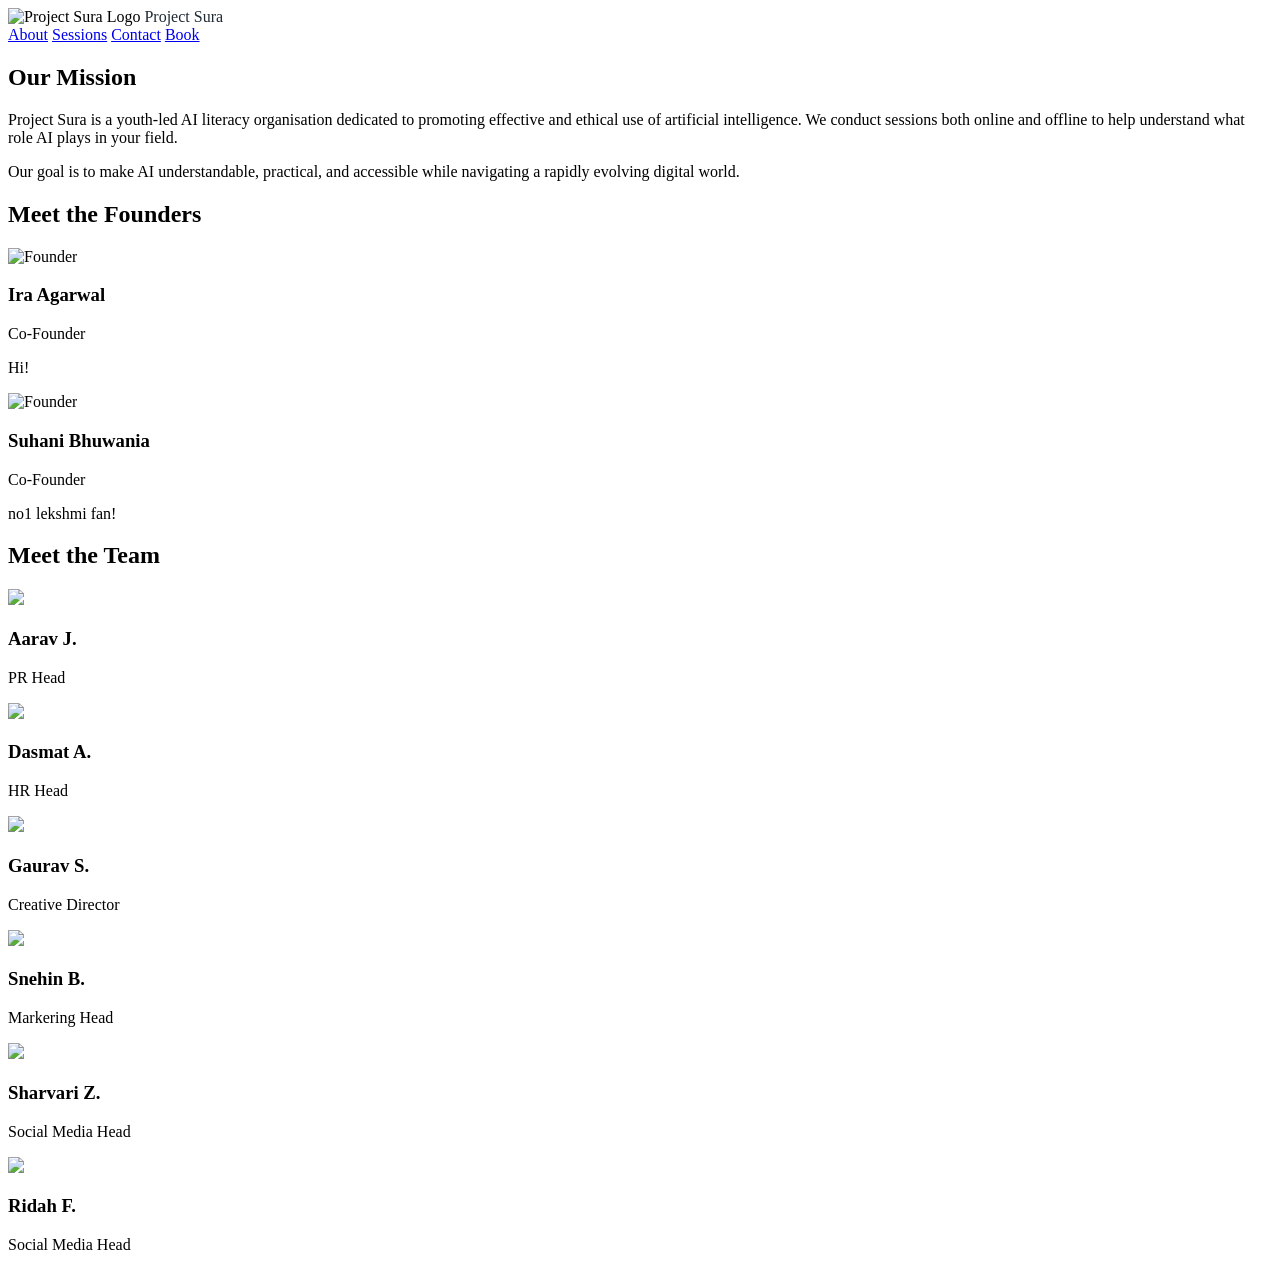
==== about.html @ 7ecddd90 "Add files via upload" ====
<!DOCTYPE html>
<html lang="en">
<head>
  <meta charset="UTF-8">
  <title>About - Project Sura</title>
  <link rel="stylesheet" href="css/style.css">
</head>
<script>
document.addEventListener("DOMContentLoaded", function () {
  const faders = document.querySelectorAll('.fade-in');

  const observer = new IntersectionObserver((entries, observer) => {
    entries.forEach(entry => {
      if (entry.isIntersecting) {
        entry.target.classList.add('show');
        observer.unobserve(entry.target);
      }
    });
  }, { threshold: 0.2 });

  faders.forEach(el => observer.observe(el));
});
</script>
<body>

  <!-- HERO -->
<header class="navbar">
  <div class="logo">
    <img src="images/sura_logo.png" alt="Project Sura Logo">
    <a href="index.html" style="text-decoration:none ; color:#1f2933">Project Sura</a>
  </div>
  <nav>
      <a href="about.html">About</a>
      <a href="sessions.html">Sessions</a>
      <a href="contact.html">Contact</a>
      <a href="book.html">Book</a>
  </nav>
</header>

  <!-- INTRO -->
  <section class="about-content fade-in">
    <div class="container">
      <h2>Our Mission</h2>
      <p>
        Project Sura is a youth-led AI literacy organisation dedicated to promoting
        effective and ethical use of artificial intelligence. We conduct sessions
        both online and offline to help understand what role AI plays in your field.
      </p>
      <p>
        Our goal is to make AI understandable, practical, and accessible
        while navigating a rapidly evolving digital world.
      </p>
    </div>
  </section>

  <!-- WHY US -->


  <!-- CO-FOUNDERS -->
  <section class="about-content fade-in">
    <div class="container">
      <h2>Meet the Founders</h2>
      <div class="founders-wrapper">

  <div class="founder">
    <div class="founder-img">
      <img src="images/team/ira_pic.jpeg" alt="Founder">
    </div>
    <div class="founder-info">
      <h3>Ira Agarwal</h3>
      <p class="role">Co-Founder</p>
      <p>
        Hi! 
      </p>
    </div>
  </div>

  <div class="founder reverse">
    <div class="founder-img">
      <img src="images/team/suhani_pic.jpeg" alt="Founder">
    </div>
    <div class="founder-info">
      <h3>Suhani Bhuwania</h3>
      <p class="role">Co-Founder</p>
      <p>
        no1 lekshmi fan!
      </p>
    </div>
  </div>

</div>
    </div>
  </section>

  <!-- TEAM -->
  <section class="about-content light-section fade-in">
    <div class="container">
      <h2>Meet the Team</h2>

      <div class="team-grid">
        <div class="team-card"><img src="images/team/aarav_pic.jpeg"><h3>Aarav J.</h3><p>PR Head</p></div>
        <div class="team-card"><img src="images/team/dasmat_pic.jpeg"><h3>Dasmat A.</h3><p>HR Head</p></div>
        <div class="team-card"><img src="images/team/gaurav_pic.jpeg"><h3>Gaurav S.</h3><p>Creative Director</p></div>
        <div class="team-card"><img src="images/team/snehin_pic.jpeg"><h3>Snehin B.</h3><p>Markering Head</p></div>
        <div class="team-card"><img src="images/team/sharvari_pic.jpeg"><h3>Sharvari Z.</h3><p>Social Media Head</p></div>
        <div class="team-card"><img src="images/team/ridah_pic.jpeg"><h3>Ridah F.</h3><p>Social Media Head</p></div>
      </div>
    </div>
  </section>

</body>
</html>
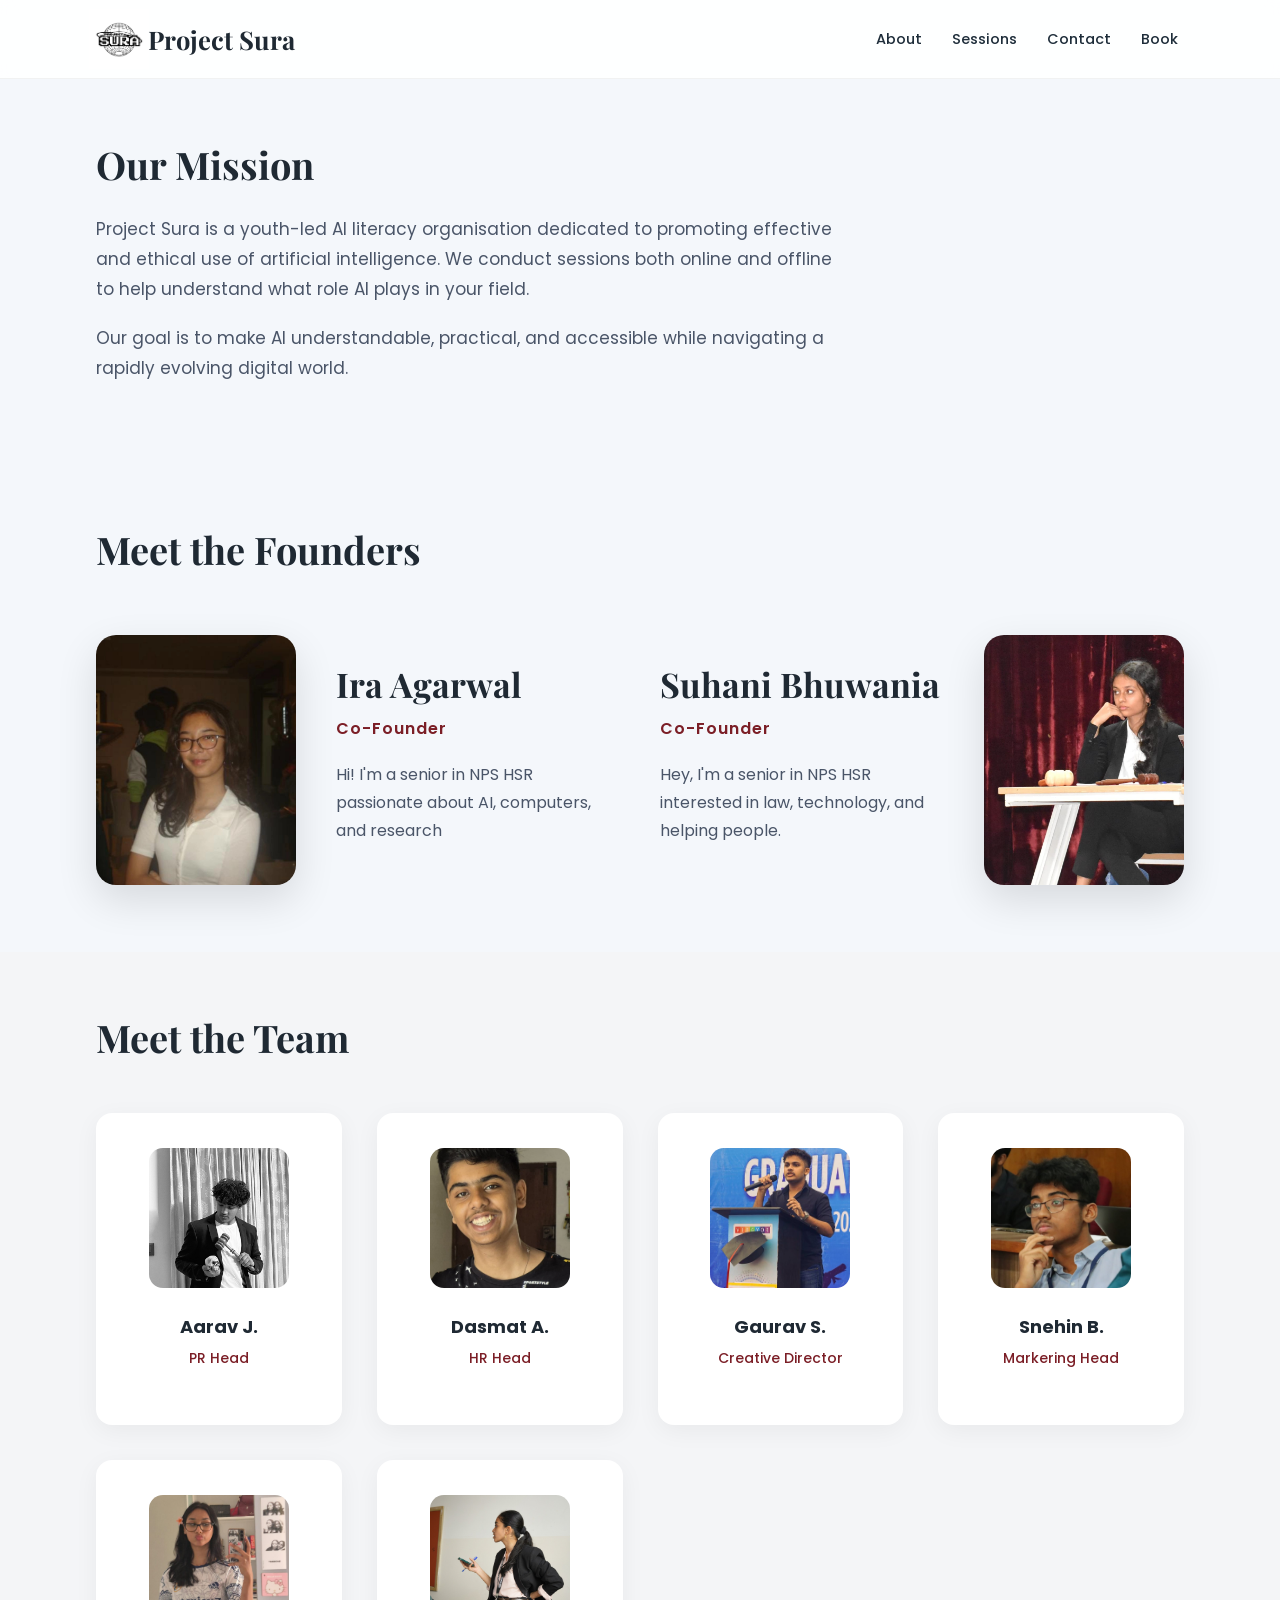
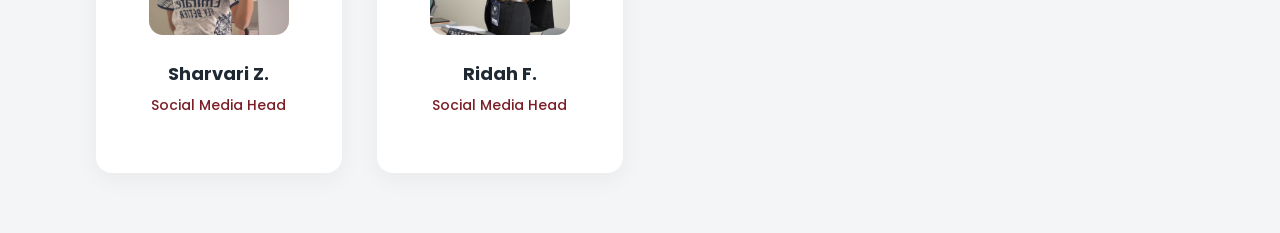
==== commit dfd38d66: "Update about.html" ====
--- a/about.html
+++ b/about.html
@@ -70,7 +70,8 @@
       <h3>Ira Agarwal</h3>
       <p class="role">Co-Founder</p>
       <p>
-        Hi! 
+        Hi! I'm a senior in NPS HSR passionate about
+        AI, computers, and research
       </p>
     </div>
   </div>
@@ -83,7 +84,8 @@
       <h3>Suhani Bhuwania</h3>
       <p class="role">Co-Founder</p>
       <p>
-        no1 lekshmi fan!
+        Hey, I'm a senior in NPS HSR interested
+        in law, technology, and helping people.
       </p>
     </div>
   </div>
@@ -109,4 +111,4 @@
   </section>
 
 </body>
-</html>+</html>
--- a/css/style.css
+++ b/css/style.css
@@ -0,0 +1,604 @@
+@import url('https://fonts.googleapis.com/css2?family=Playfair+Display:wght@600;700&family=Poppins:wght@300;400;500;600&display=swap');
+
+:root {
+  --bg: #f4f7fb;
+  --navy: #1e2d3a;
+  --wine: #7a1f2b;
+  --muted: #6b7c8a;
+  --white: #ffffff;
+}
+
+* {
+  margin: 0;
+  padding: 0;
+  box-sizing: border-box;
+}
+
+body {
+  font-family: 'Poppins', sans-serif;
+  background: var(--bg);
+  color: var(--navy);
+  overflow-x: hidden;
+}
+
+.navbar {
+  display: flex;
+  justify-content: space-between;
+  align-items: center;
+  padding: 22px 8%;
+  background: rgba(255,255,255,0.9);
+  backdrop-filter: blur(8px);
+  border-bottom: 1px solid rgba(0,0,0,0.05);
+}
+
+.logo {
+  display: flex;
+  align-items: center;
+  gap: 12px;
+  font-family: 'Playfair Display', serif;
+  font-size: 1.6rem;
+  font-weight: 700;
+}
+
+.logo img {
+  height: 34px;
+  width: auto;
+  display: block;
+  transform: scale(1.75);
+  transform-origin: center;
+}
+
+.navbar nav {
+  display: flex;
+  gap: 30px;
+  align-items: center;
+}
+
+.navbar nav a {
+  text-decoration: none;
+  font-size: 0.9rem;
+  font-weight: 500;
+  color: var(--navy);
+  position: relative;
+  transition: 0.3s ease;
+}
+
+.navbar nav a:not(.nav-btn)::after {
+  content: "";
+  position: absolute;
+  left: 0;
+  bottom: -5px;
+  width: 0%;
+  height: 2px;
+  background: var(--wine);
+  transition: 0.3s ease;
+}
+
+.navbar nav a:not(.nav-btn):hover::after {
+  width: 100%;
+}
+
+.nav-btn {
+  padding: 9px 20px;
+  border-radius: 30px;
+  background: var(--wine);
+  color: white !important;
+  font-weight: 600;
+  transition: 0.3s ease;
+}
+
+.nav-btn:hover {
+  transform: translateY(-2px);
+  opacity: 0.9;
+}
+
+.hero {
+  padding: 120px 8% 80px;
+  text-align: center;
+  background: linear-gradient(rgba(20,30,45,0.6), rgba(20,30,45,0.6)), url("../images/hero_pic.jpg");
+  background-size: cover;
+  background-position: bottom;
+  color: white;
+}
+
+.tag {
+  font-size: 0.75rem;
+  letter-spacing: 3px;
+  text-transform: uppercase;
+  margin-bottom: 25px;
+  opacity: 0.8;
+}
+
+.main-title {
+  font-family: 'Playfair Display', serif;
+  font-size: 4.5rem;
+  margin-bottom: 10px;
+}
+
+.sub-title {
+  font-size: 1rem;
+  margin-bottom: 15px;
+  opacity: 0.9;
+}
+
+.subtitle {
+  max-width: 540px;
+  margin: 0 auto;
+  font-size: 0.9rem;
+  line-height: 1.6;
+  opacity: 0.8;
+}
+
+.counter-box {
+  display: flex;
+  justify-content: center;
+  gap: 50px;
+  padding: 60px 8%;
+  background: #f7fafc;
+}
+
+.counter-card {
+  background: #ffffff;
+  padding: 24px 40px;
+  border-radius: 10px;
+  text-align: center;
+  border: 1px solid rgba(0,0,0,0.06);
+  box-shadow: 0 6px 18px rgba(0,0,0,0.04);
+}
+
+.counter-number {
+  font-size: 2.5rem;
+  font-weight: 700;
+  line-height: 1;
+  color: #7a1f2b;
+}
+
+.counter-label {
+  margin-top: 6px;
+  font-size: 0.75rem;
+  letter-spacing: 2px;
+  text-transform: uppercase;
+  color: #6b7c8a;
+}
+
+.about-content {
+  padding: 60px 0;
+}
+
+.container {
+  width: 85%;
+  max-width: 1200px;
+  margin: 0 auto;
+}
+
+.light-section {
+  background-color: #f4f5f7;
+}
+
+.about-content h2 {
+  font-family: 'Playfair Display', serif;
+  font-size: 38px;
+  margin-bottom: 25px;
+  color: #1f2933;
+}
+
+.about-content p {
+  font-size: 17px;
+  line-height: 1.75;
+  color: #4a5568;
+  margin-bottom: 20px;
+  max-width: 750px;
+}
+
+.why-grid {
+  margin-top: 40px;
+  display: grid;
+  grid-template-columns: repeat(auto-fit, minmax(260px, 1fr));
+  gap: 30px;
+}
+
+.card {
+  background: white;
+  padding: 35px 30px;
+  border-radius: 14px;
+  box-shadow: 0 6px 25px rgba(0, 0, 0, 0.05);
+  transition: transform 0.25s ease, box-shadow 0.25s ease;
+}
+
+.card h3 {
+  font-size: 20px;
+  margin-bottom: 12px;
+  color: #7b1e26;
+}
+
+.card p {
+  font-size: 15.5px;
+  color: #555;
+}
+
+.card:hover {
+  transform: translateY(-6px);
+  box-shadow: 0 10px 35px rgba(0, 0, 0, 0.08);
+}
+
+.team-grid {
+  margin-top: 50px;
+  display: grid;
+  grid-template-columns: repeat(auto-fit, minmax(230px, 1fr));
+  gap: 35px;
+}
+
+.team-card {
+  background: white;
+  padding: 35px 25px;
+  border-radius: 16px;
+  text-align: center;
+  box-shadow: 0 6px 25px rgba(0, 0, 0, 0.05);
+  transition: transform 0.25s ease, box-shadow 0.25s ease;
+}
+
+.team-card img {
+  width: 140px;
+  height: 140px;
+  object-fit: cover;
+  border-radius: 14px;
+  margin-bottom: 18px;
+}
+
+.team-card h3 {
+  font-size: 18px;
+  margin-bottom: 6px;
+  color: #1f2933;
+}
+
+.team-card p {
+  font-size: 14px;
+  color: #7b1e26;
+  font-weight: 500;
+}
+
+.team-card:hover {
+  transform: translateY(-6px);
+  box-shadow: 0 10px 35px rgba(0, 0, 0, 0.08);
+}
+
+.founders-wrapper {
+  margin-top: 60px;
+  display: grid;
+  grid-template-columns: repeat(auto-fit, minmax(260px, 1fr));
+  gap: 40px;
+  align-items: center;
+}
+
+.founder {
+  display: flex;
+  align-items: center;
+  gap: 40px;
+}
+
+.founder.reverse {
+  flex-direction: row-reverse;
+}
+
+.founder-img img {
+  width: 200px;
+  height: 250px;
+  object-fit: cover;
+  border-radius: 20px;
+  box-shadow: 0 15px 40px rgba(0, 0, 0, 0.12);
+}
+
+.founder-info {
+  max-width: 320px;
+}
+
+.founder-info h3 {
+  font-family: 'Playfair Display', serif;
+  font-size: 34px;
+  margin-bottom: 8px;
+  color: #1f2933;
+}
+
+.founder-info .role {
+  color: #7b1e26;
+  font-weight: 600;
+  margin-bottom: 18px;
+  letter-spacing: 1px;
+}
+
+.founder-info p {
+  font-size: 16px;
+  line-height: 1.75;
+  color: #4a5568;
+}
+
+.fade-in {
+  opacity: 0;
+  transform: translateY(40px);
+  transition: opacity 0.9s ease, transform 0.9s ease;
+}
+
+.fade-in.show {
+  opacity: 1;
+  transform: translateY(0);
+}
+
+.sessions-section {
+  padding: 60px 0;
+}
+
+.sessions-section h2 {
+  font-family: 'Playfair Display', serif;
+  font-size: 38px;
+  margin-bottom: 25px;
+  color: #1f2933;
+}
+
+.sessions-grid {
+  margin-top: 40px;
+  display: grid;
+  grid-template-columns: repeat(auto-fit, minmax(260px, 1fr));
+  gap: 30px;
+}
+
+.session-feature {
+  background: white;
+  padding: 35px 30px;
+  border-radius: 14px;
+  box-shadow: 0 6px 25px rgba(0,0,0,0.05);
+  transition: transform 0.25s ease, box-shadow 0.25s ease;
+}
+
+.session-feature h3 {
+  font-size: 20px;
+  margin-bottom: 12px;
+  color: var(--wine);
+}
+
+.session-feature p {
+  font-size: 15.5px;
+  color: #555;
+}
+
+.session-feature:hover {
+  transform: translateY(-6px);
+  box-shadow: 0 10px 35px rgba(0,0,0,0.08);
+}
+
+.sessions-wrapper {
+  margin-top: 60px;
+  display: flex;
+  flex-direction: column;
+  gap: 70px;
+}
+
+.session {
+  display: flex;
+  align-items: center;
+  gap: 50px;
+}
+
+.session.reverse {
+  flex-direction: row-reverse;
+}
+
+.session-img img {
+  width: 320px;
+  height: 220px;
+  object-fit: cover;
+  border-radius: 18px;
+  box-shadow: 0 15px 35px rgba(0,0,0,0.12);
+}
+
+.session-info {
+  max-width: 520px;
+}
+
+.session-info h3 {
+  font-family: 'Playfair Display', serif;
+  font-size: 30px;
+  margin-bottom: 10px;
+  color: #1f2933;
+}
+
+.session-info .session-meta {
+  font-size: 13px;
+  letter-spacing: 1px;
+  text-transform: uppercase;
+  color: var(--wine);
+  margin-bottom: 10px;
+}
+
+.session-info p {
+  font-size: 16px;
+  line-height: 1.75;
+  color: #4a5568;
+}
+
+.cta {
+  font-family: 'Playfair Display', serif;
+  text-align: center;
+  padding: 80px 20px;
+  color: black;
+}
+
+.cta-btn {
+  padding: 10px 20px;
+  border-radius: 30px;
+  background: var(--wine);
+  color: white !important;
+  font-weight: 500;
+  transition: 0.3s ease;
+}
+
+.contact-top {
+  display: grid;
+  grid-template-columns: 1fr 1fr;
+  gap: 30px;
+  margin-top: 30px;
+}
+
+.contact-card {
+  background: white;
+  padding: 30px;
+  border-radius: 14px;
+  box-shadow: 0 6px 25px rgba(0,0,0,0.05);
+}
+
+.contact-card h3 {
+  margin-bottom: 8px;
+  color: var(--wine);
+}
+
+.contact-form-card {
+  margin-top: 40px;
+  background: white;
+  padding: 40px;
+  border-radius: 16px;
+  box-shadow: 0 8px 30px rgba(0,0,0,0.06);
+}
+
+.contact-form-card h3 {
+  font-family: 'Playfair Display', serif;
+  font-size: 26px;
+  margin-bottom: 20px;
+}
+
+.contact-form {
+  display: flex;
+  flex-direction: column;
+  gap: 20px;
+}
+
+.contact-form input,
+.contact-form textarea {
+  padding: 14px 16px;
+  border-radius: 10px;
+  border: 1px solid rgba(0,0,0,0.1);
+  font-family: 'Poppins', sans-serif;
+  font-size: 14px;
+  outline: none;
+}
+
+.contact-form input:focus,
+.contact-form textarea:focus {
+  border-color: var(--wine);
+}
+
+.contact-form button {
+  width: fit-content;
+  padding: 12px 26px;
+  border: none;
+  border-radius: 30px;
+  background: var(--wine);
+  color: white;
+  font-weight: 600;
+  cursor: pointer;
+  transition: 0.25s ease;
+}
+
+.contact-form button:hover {
+  transform: translateY(-2px);
+  opacity: 0.9;
+}
+
+.updates {
+  padding: 70px 8%;
+  display: flex;
+  flex-direction: column;
+  gap: 30px;
+  background: linear-gradient(to bottom, #f4f7fb, #ffffff);
+}
+
+.updates-heading {
+  font-family: 'Playfair Display', serif;
+  font-size: 38px;
+  margin-bottom: 20px;
+  color: var(--navy);
+  position: relative;
+}
+
+.update-card {
+  display: flex;
+  align-items: center;
+  justify-content: space-between;
+  gap: 25px;
+  padding: 25px 30px;
+  border-radius: 18px;
+  background: white;
+  border-left: 6px solid var(--wine);
+  box-shadow: 0 10px 30px rgba(0,0,0,0.06);
+  transition: all 0.3s ease;
+}
+
+.update-card:hover {
+  transform: translateY(-4px);
+  box-shadow: 0 16px 40px rgba(0,0,0,0.08);
+}
+
+.update-card.highlight {
+  background: linear-gradient(135deg, #7a1f2b, #a8323e);
+  color: white;
+  border-left: none;
+}
+
+.update-card.highlight .update-text {
+  color: white;
+}
+
+.update-content {
+  flex: 1;
+}
+
+.update-text {
+  font-size: 16px;
+  line-height: 1.7;
+  font-weight: 500;
+  color: #1e2d3a;
+}
+
+.update-img {
+  width: 130px;
+  height: 130px;
+  object-fit: cover;
+  border-radius: 14px;
+  flex-shrink: 0;
+}
+
+@media (max-width: 700px) {
+  .update-card {
+    flex-direction: column;
+    align-items: flex-start;
+  }
+
+  .update-img {
+    width: 100%;
+    height: 200px;
+  }
+}
+@media (max-width: 900px) {
+  .main-title {
+    font-size: 3rem;
+  }
+
+  .counter-box {
+    flex-direction: column;
+    gap: 40px;
+  }
+
+  .counter-card:first-child {
+    border-right: none;
+    padding-right: 0;
+  }
+
+  .founder,
+  .founder.reverse {
+    flex-direction: column;
+    text-align: center;
+  }
+
+  .founder-img img {
+    width: 250px;
+    height: 300px;
+  }
+}
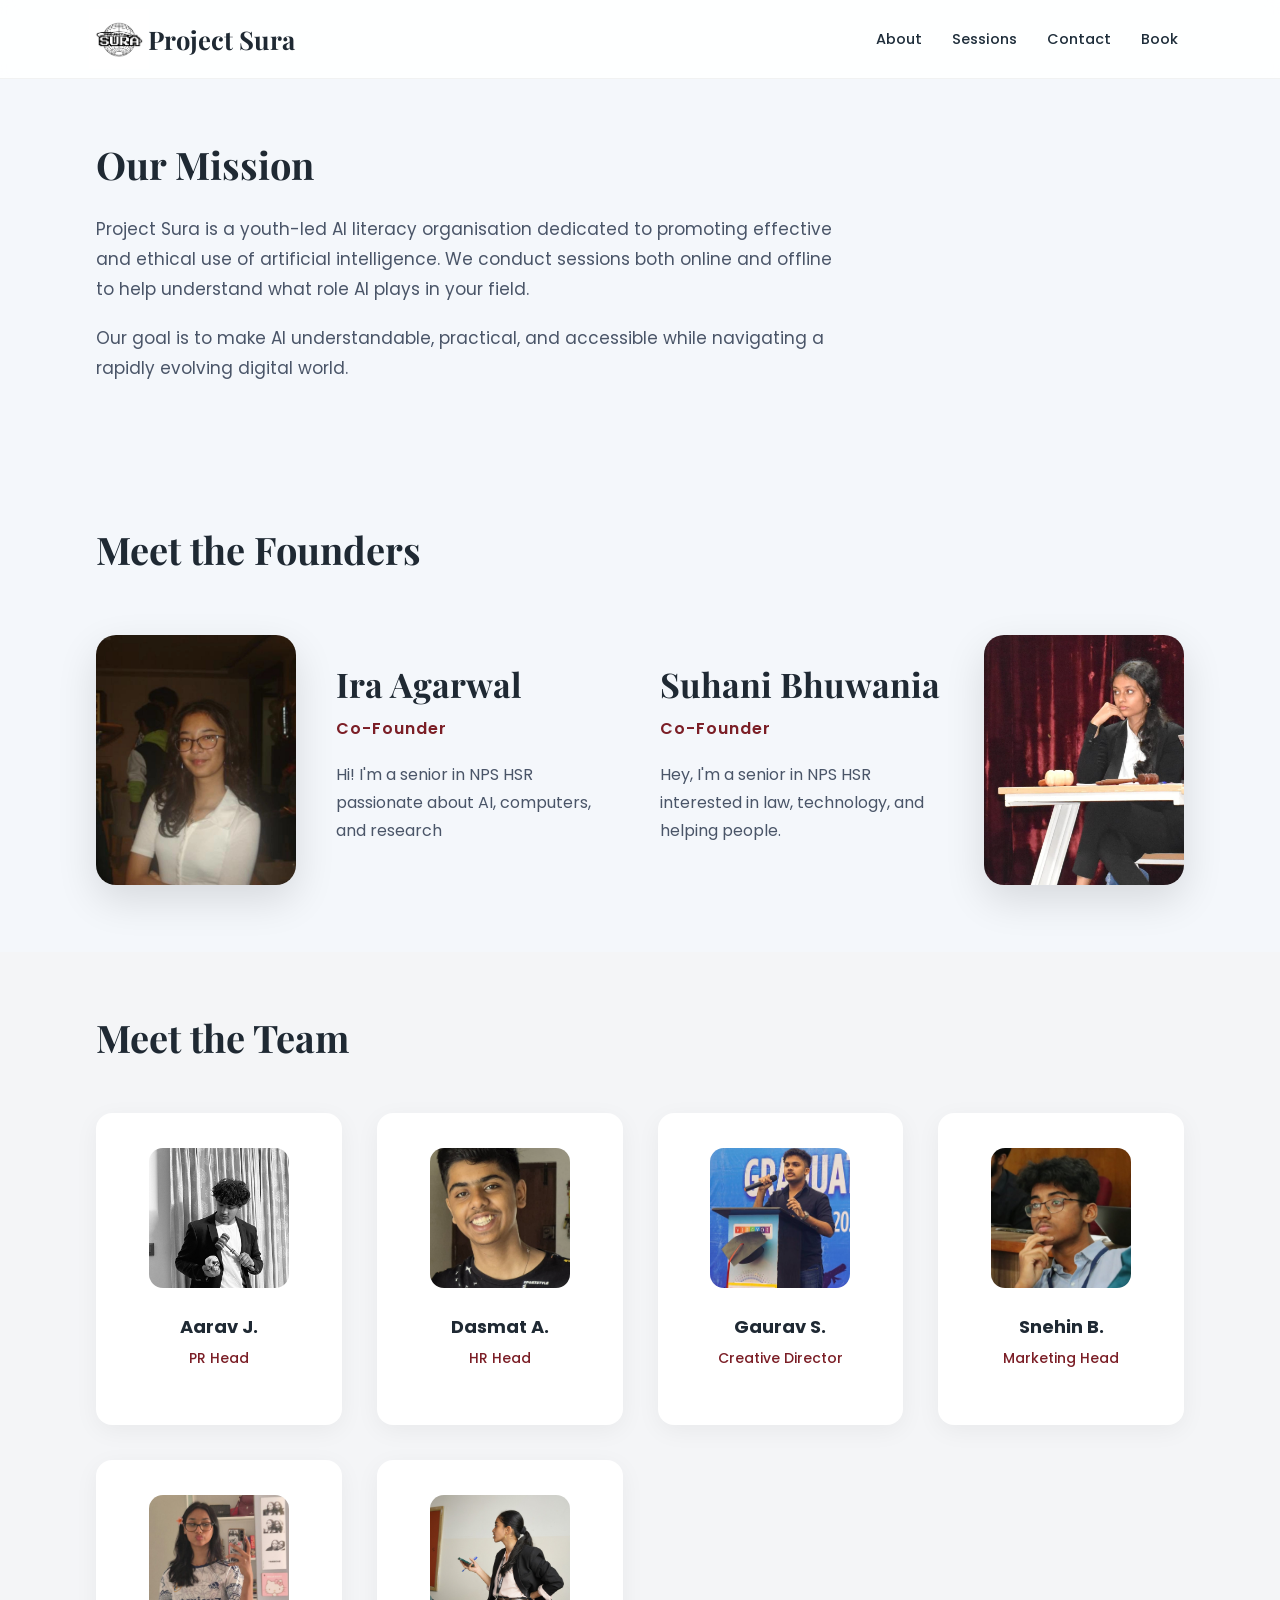
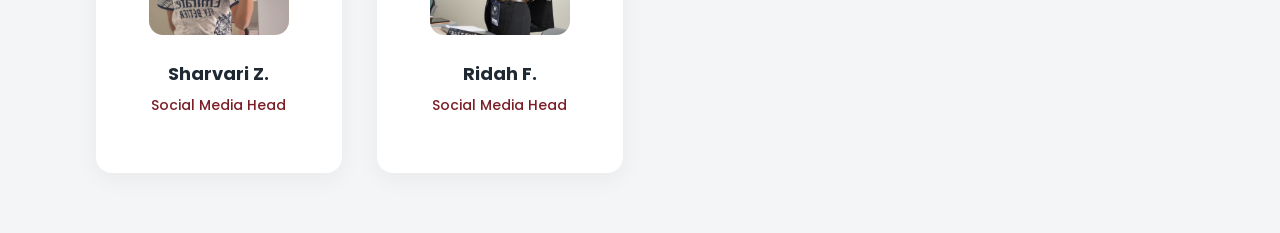
==== commit b9c7fa97: "Add files via upload" ====
--- a/about.html
+++ b/about.html
@@ -103,7 +103,7 @@
         <div class="team-card"><img src="images/team/aarav_pic.jpeg"><h3>Aarav J.</h3><p>PR Head</p></div>
         <div class="team-card"><img src="images/team/dasmat_pic.jpeg"><h3>Dasmat A.</h3><p>HR Head</p></div>
         <div class="team-card"><img src="images/team/gaurav_pic.jpeg"><h3>Gaurav S.</h3><p>Creative Director</p></div>
-        <div class="team-card"><img src="images/team/snehin_pic.jpeg"><h3>Snehin B.</h3><p>Markering Head</p></div>
+        <div class="team-card"><img src="images/team/snehin_pic.jpeg"><h3>Snehin B.</h3><p>Marketing Head</p></div>
         <div class="team-card"><img src="images/team/sharvari_pic.jpeg"><h3>Sharvari Z.</h3><p>Social Media Head</p></div>
         <div class="team-card"><img src="images/team/ridah_pic.jpeg"><h3>Ridah F.</h3><p>Social Media Head</p></div>
       </div>
@@ -111,4 +111,4 @@
   </section>
 
 </body>
-</html>
+</html>
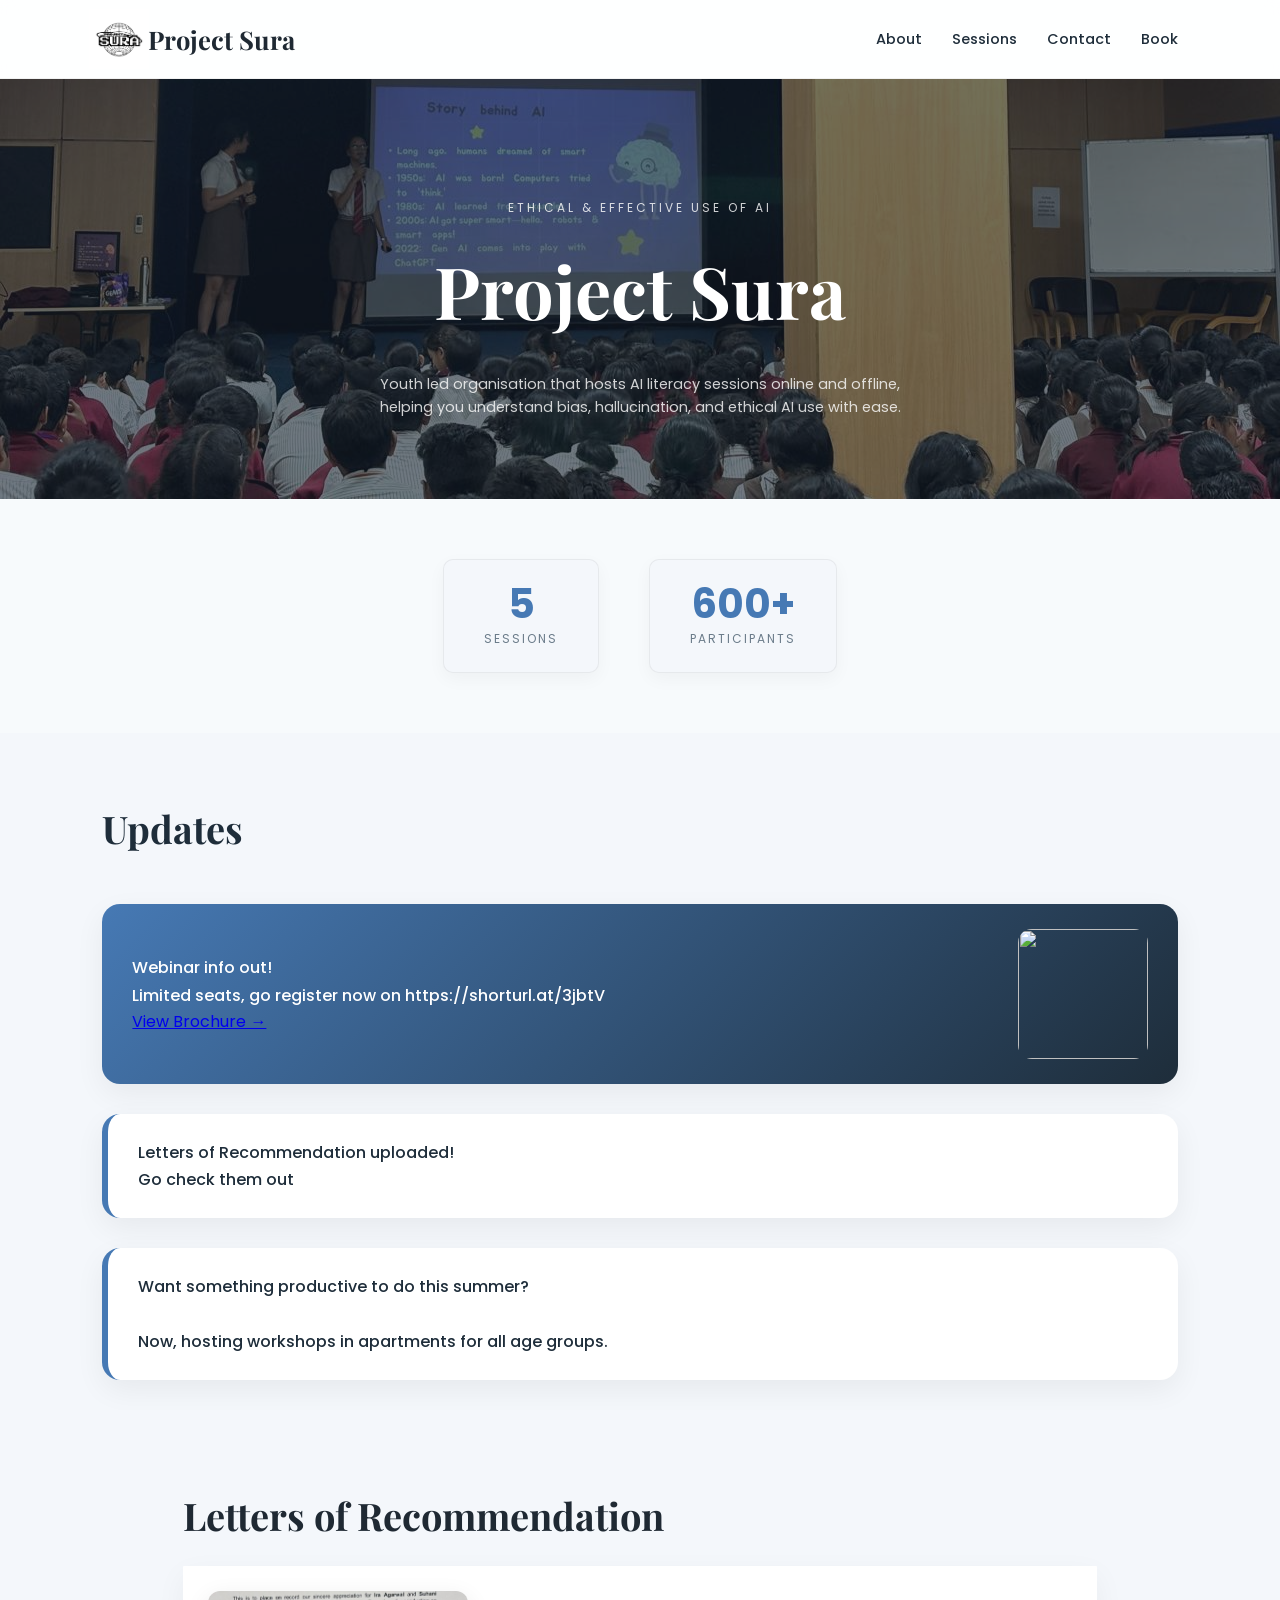
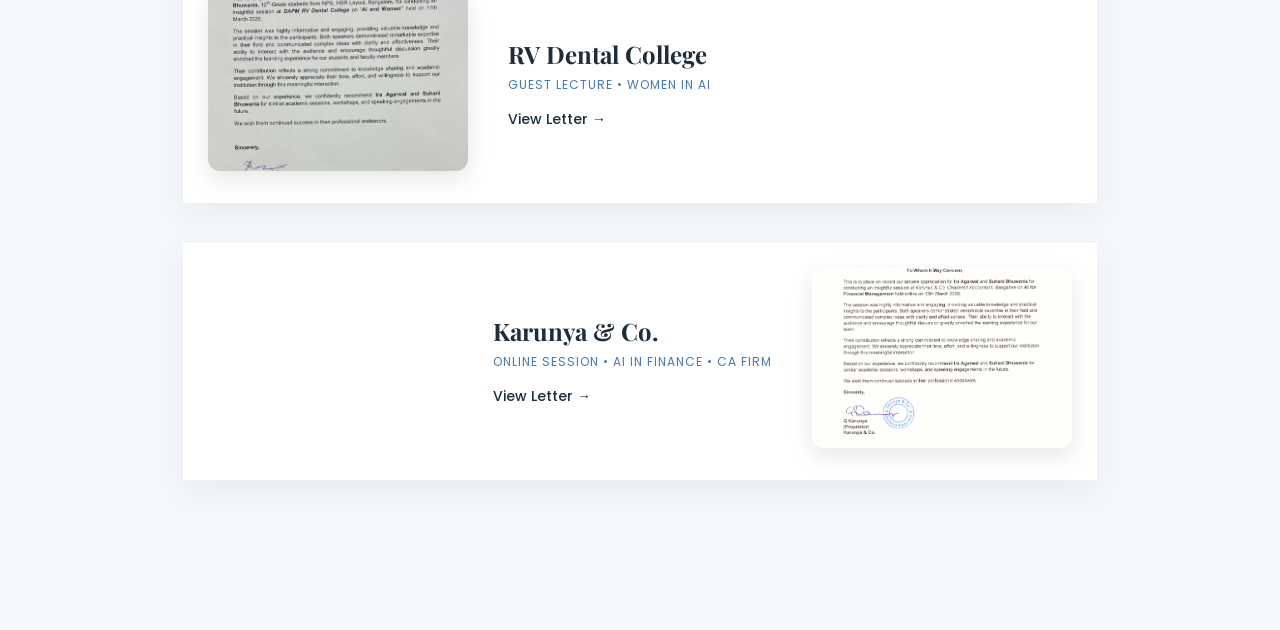
==== commit b55e0324: "webinar info" ====
--- a/about.html
+++ b/about.html
@@ -1,33 +1,22 @@
 <!DOCTYPE html>
+
 <html lang="en">
 <head>
   <meta charset="UTF-8">
-  <title>About - Project Sura</title>
+  <title>Project Sura</title>
   <link rel="stylesheet" href="css/style.css">
 </head>
-<script>
-document.addEventListener("DOMContentLoaded", function () {
-  const faders = document.querySelectorAll('.fade-in');
 
-  const observer = new IntersectionObserver((entries, observer) => {
-    entries.forEach(entry => {
-      if (entry.isIntersecting) {
-        entry.target.classList.add('show');
-        observer.unobserve(entry.target);
-      }
-    });
-  }, { threshold: 0.2 });
 
-  faders.forEach(el => observer.observe(el));
-});
-</script>
 <body>
 
-  <!-- HERO -->
+<!-- NAVBAR -->
+
 <header class="navbar">
   <div class="logo">
     <img src="images/sura_logo.png" alt="Project Sura Logo">
     <a href="index.html" style="text-decoration:none ; color:#1f2933">Project Sura</a>
+
   </div>
   <nav>
       <a href="about.html">About</a>
@@ -37,78 +26,116 @@
   </nav>
 </header>
 
-  <!-- INTRO -->
-  <section class="about-content fade-in">
-    <div class="container">
-      <h2>Our Mission</h2>
-      <p>
-        Project Sura is a youth-led AI literacy organisation dedicated to promoting
-        effective and ethical use of artificial intelligence. We conduct sessions
-        both online and offline to help understand what role AI plays in your field.
+<section class="hero">
+  <div class="hero-inner" >
+    <p class="tag">Ethical & Effective use of AI</p>
+
+    <h1 class="main-title">Project Sura</h1>
+
+    <br>
+
+    <p class="subtitle">
+      Youth led organisation that hosts AI literacy sessions online and offline,
+      helping you understand bias, hallucination, and ethical AI use with ease.
+    </p>
+    </div>
+</section>
+<section class="counter-box">
+  <div class="counter-card">
+    <div class="counter-number">5</div>
+    <div class="counter-label">Sessions</div>
+  </div>
+
+  <div class="counter-card">
+    <div class="counter-number">600+</div>
+    <div class="counter-label">Participants</div>
+  </div>
+</section>
+
+<section class="updates">
+  <h2 class="updates-heading">Updates</h2>
+
+  <div class="update-card highlight">
+    <div class="update-content">
+      <p class="update-text">
+        Webinar info out!<br>
+        Limited seats, go register now on https://shorturl.at/3jbtV
       </p>
-      <p>
-        Our goal is to make AI understandable, practical, and accessible
-        while navigating a rapidly evolving digital world.
-      </p>
+      <a href="images/webinar.jpg" target="_blank">View Brochure →</a>
     </div>
-  </section>
+    <img src="images/webinar.jpg" class="update-img">
+  </div>
 
-  <!-- WHY US -->
-
-
-  <!-- CO-FOUNDERS -->
-  <section class="about-content fade-in">
-    <div class="container">
-      <h2>Meet the Founders</h2>
-      <div class="founders-wrapper">
-
-  <div class="founder">
-    <div class="founder-img">
-      <img src="images/team/ira_pic.jpeg" alt="Founder">
-    </div>
-    <div class="founder-info">
-      <h3>Ira Agarwal</h3>
-      <p class="role">Co-Founder</p>
-      <p>
-        Hi! I'm a senior in NPS HSR passionate about
-        AI, computers, and research
+  <div class="update-card">
+    <div class="update-content">
+      <p class="update-text">
+        Letters of Recommendation uploaded!<br>Go check them out
       </p>
     </div>
   </div>
 
-  <div class="founder reverse">
-    <div class="founder-img">
-      <img src="images/team/suhani_pic.jpeg" alt="Founder">
-    </div>
-    <div class="founder-info">
-      <h3>Suhani Bhuwania</h3>
-      <p class="role">Co-Founder</p>
-      <p>
-        Hey, I'm a senior in NPS HSR interested
-        in law, technology, and helping people.
+  <div class="update-card">
+    <div class="update-content">
+      <p class="update-text">
+        Want something productive to do this summer?<br><br>Now, hosting workshops in apartments for all age groups.
       </p>
     </div>
   </div>
 
-</div>
+  <!-- for image
+  <div class="update-card">
+    <div class="update-content">
+      <p class="update-text">
+        Webinar info coming out soon! Stay tuned...
+      </p>
     </div>
-  </section>
+    <img src="images/workshop.jpg" class="update-img">
+  </div>
+</section>-->
 
-  <!-- TEAM -->
-  <section class="about-content light-section fade-in">
-    <div class="container">
-      <h2>Meet the Team</h2>
+ <!--for highlight
+  <div class="update-card highlight">
+    <div class="update-content">
+      <p class="update-text">
+        Webinar info coming out soon! Stay tuned...
+      </p>
+    </div>
+    <img src="images/workshop.jpg" class="update-img">
+  </div>
+</section>-->
 
-      <div class="team-grid">
-        <div class="team-card"><img src="images/team/aarav_pic.jpeg"><h3>Aarav J.</h3><p>PR Head</p></div>
-        <div class="team-card"><img src="images/team/dasmat_pic.jpeg"><h3>Dasmat A.</h3><p>HR Head</p></div>
-        <div class="team-card"><img src="images/team/gaurav_pic.jpeg"><h3>Gaurav S.</h3><p>Creative Director</p></div>
-        <div class="team-card"><img src="images/team/snehin_pic.jpeg"><h3>Snehin B.</h3><p>Marketing Head</p></div>
-        <div class="team-card"><img src="images/team/sharvari_pic.jpeg"><h3>Sharvari Z.</h3><p>Social Media Head</p></div>
-        <div class="team-card"><img src="images/team/ridah_pic.jpeg"><h3>Ridah F.</h3><p>Social Media Head</p></div>
+<!-- LORs / TESTIMONIALS -->
+<section class="lors-section">
+  <div class="container">
+    <h2>Letters of Recommendation</h2>
+
+    <div class="lors-wrapper">
+
+      <div class="lor-item">
+        <div class="lor-preview">
+          <img src="images/lor/rv_dental.jpeg" alt="RV Dental College LOR">
+        </div>
+        <div class="lor-content">
+          <h3>RV Dental College</h3>
+          <p class="lor-meta">Guest Lecture • Women in AI</p>
+          <a href="images/lor/rv_dental.jpeg" target="_blank">View Letter →</a>
+        </div>
       </div>
+
+      <div class="lor-item">
+        <div class="lor-preview">
+          <img src="images/lor/karunya.jpeg" alt="CA Firm LOR">
+        </div>
+        <div class="lor-content">
+          <h3>Karunya & Co.</h3>
+          <p class="lor-meta">Online Session • AI in Finance • CA Firm</p>
+          <a href="images/lors/karunya.jpeg" target="_blank">View Letter →</a>
+        </div>
+      </div>
+
     </div>
-  </section>
+  </div>
+</section>
 
 </body>
-</html>+</html>
--- a/css/style.css
+++ b/css/style.css
@@ -1,604 +1,707 @@
-@import url('https://fonts.googleapis.com/css2?family=Playfair+Display:wght@600;700&family=Poppins:wght@300;400;500;600&display=swap');
-
-:root {
-  --bg: #f4f7fb;
-  --navy: #1e2d3a;
-  --wine: #7a1f2b;
-  --muted: #6b7c8a;
-  --white: #ffffff;
-}
-
-* {
-  margin: 0;
-  padding: 0;
-  box-sizing: border-box;
-}
-
-body {
-  font-family: 'Poppins', sans-serif;
-  background: var(--bg);
-  color: var(--navy);
-  overflow-x: hidden;
-}
-
-.navbar {
-  display: flex;
-  justify-content: space-between;
-  align-items: center;
-  padding: 22px 8%;
-  background: rgba(255,255,255,0.9);
-  backdrop-filter: blur(8px);
-  border-bottom: 1px solid rgba(0,0,0,0.05);
-}
-
-.logo {
-  display: flex;
-  align-items: center;
-  gap: 12px;
-  font-family: 'Playfair Display', serif;
-  font-size: 1.6rem;
-  font-weight: 700;
-}
-
-.logo img {
-  height: 34px;
-  width: auto;
-  display: block;
-  transform: scale(1.75);
-  transform-origin: center;
-}
-
-.navbar nav {
-  display: flex;
-  gap: 30px;
-  align-items: center;
-}
-
-.navbar nav a {
-  text-decoration: none;
-  font-size: 0.9rem;
-  font-weight: 500;
-  color: var(--navy);
-  position: relative;
-  transition: 0.3s ease;
-}
-
-.navbar nav a:not(.nav-btn)::after {
-  content: "";
-  position: absolute;
-  left: 0;
-  bottom: -5px;
-  width: 0%;
-  height: 2px;
-  background: var(--wine);
-  transition: 0.3s ease;
-}
-
-.navbar nav a:not(.nav-btn):hover::after {
-  width: 100%;
-}
-
-.nav-btn {
-  padding: 9px 20px;
-  border-radius: 30px;
-  background: var(--wine);
-  color: white !important;
-  font-weight: 600;
-  transition: 0.3s ease;
-}
-
-.nav-btn:hover {
-  transform: translateY(-2px);
-  opacity: 0.9;
-}
-
-.hero {
-  padding: 120px 8% 80px;
-  text-align: center;
-  background: linear-gradient(rgba(20,30,45,0.6), rgba(20,30,45,0.6)), url("../images/hero_pic.jpg");
-  background-size: cover;
-  background-position: bottom;
-  color: white;
-}
-
-.tag {
-  font-size: 0.75rem;
-  letter-spacing: 3px;
-  text-transform: uppercase;
-  margin-bottom: 25px;
-  opacity: 0.8;
-}
-
-.main-title {
-  font-family: 'Playfair Display', serif;
-  font-size: 4.5rem;
-  margin-bottom: 10px;
-}
-
-.sub-title {
-  font-size: 1rem;
-  margin-bottom: 15px;
-  opacity: 0.9;
-}
-
-.subtitle {
-  max-width: 540px;
-  margin: 0 auto;
-  font-size: 0.9rem;
-  line-height: 1.6;
-  opacity: 0.8;
-}
-
-.counter-box {
-  display: flex;
-  justify-content: center;
-  gap: 50px;
-  padding: 60px 8%;
-  background: #f7fafc;
-}
-
-.counter-card {
-  background: #ffffff;
-  padding: 24px 40px;
-  border-radius: 10px;
-  text-align: center;
-  border: 1px solid rgba(0,0,0,0.06);
-  box-shadow: 0 6px 18px rgba(0,0,0,0.04);
-}
-
-.counter-number {
-  font-size: 2.5rem;
-  font-weight: 700;
-  line-height: 1;
-  color: #7a1f2b;
-}
-
-.counter-label {
-  margin-top: 6px;
-  font-size: 0.75rem;
-  letter-spacing: 2px;
-  text-transform: uppercase;
-  color: #6b7c8a;
-}
-
-.about-content {
-  padding: 60px 0;
-}
-
-.container {
-  width: 85%;
-  max-width: 1200px;
-  margin: 0 auto;
-}
-
-.light-section {
-  background-color: #f4f5f7;
-}
-
-.about-content h2 {
-  font-family: 'Playfair Display', serif;
-  font-size: 38px;
-  margin-bottom: 25px;
-  color: #1f2933;
-}
-
-.about-content p {
-  font-size: 17px;
-  line-height: 1.75;
-  color: #4a5568;
-  margin-bottom: 20px;
-  max-width: 750px;
-}
-
-.why-grid {
-  margin-top: 40px;
-  display: grid;
-  grid-template-columns: repeat(auto-fit, minmax(260px, 1fr));
-  gap: 30px;
-}
-
-.card {
-  background: white;
-  padding: 35px 30px;
-  border-radius: 14px;
-  box-shadow: 0 6px 25px rgba(0, 0, 0, 0.05);
-  transition: transform 0.25s ease, box-shadow 0.25s ease;
-}
-
-.card h3 {
-  font-size: 20px;
-  margin-bottom: 12px;
-  color: #7b1e26;
-}
-
-.card p {
-  font-size: 15.5px;
-  color: #555;
-}
-
-.card:hover {
-  transform: translateY(-6px);
-  box-shadow: 0 10px 35px rgba(0, 0, 0, 0.08);
-}
-
-.team-grid {
-  margin-top: 50px;
-  display: grid;
-  grid-template-columns: repeat(auto-fit, minmax(230px, 1fr));
-  gap: 35px;
-}
-
-.team-card {
-  background: white;
-  padding: 35px 25px;
-  border-radius: 16px;
-  text-align: center;
-  box-shadow: 0 6px 25px rgba(0, 0, 0, 0.05);
-  transition: transform 0.25s ease, box-shadow 0.25s ease;
-}
-
-.team-card img {
-  width: 140px;
-  height: 140px;
-  object-fit: cover;
-  border-radius: 14px;
-  margin-bottom: 18px;
-}
-
-.team-card h3 {
-  font-size: 18px;
-  margin-bottom: 6px;
-  color: #1f2933;
-}
-
-.team-card p {
-  font-size: 14px;
-  color: #7b1e26;
-  font-weight: 500;
-}
-
-.team-card:hover {
-  transform: translateY(-6px);
-  box-shadow: 0 10px 35px rgba(0, 0, 0, 0.08);
-}
-
-.founders-wrapper {
-  margin-top: 60px;
-  display: grid;
-  grid-template-columns: repeat(auto-fit, minmax(260px, 1fr));
-  gap: 40px;
-  align-items: center;
-}
-
-.founder {
-  display: flex;
-  align-items: center;
-  gap: 40px;
-}
-
-.founder.reverse {
-  flex-direction: row-reverse;
-}
-
-.founder-img img {
-  width: 200px;
-  height: 250px;
-  object-fit: cover;
-  border-radius: 20px;
-  box-shadow: 0 15px 40px rgba(0, 0, 0, 0.12);
-}
-
-.founder-info {
-  max-width: 320px;
-}
-
-.founder-info h3 {
-  font-family: 'Playfair Display', serif;
-  font-size: 34px;
-  margin-bottom: 8px;
-  color: #1f2933;
-}
-
-.founder-info .role {
-  color: #7b1e26;
-  font-weight: 600;
-  margin-bottom: 18px;
-  letter-spacing: 1px;
-}
-
-.founder-info p {
-  font-size: 16px;
-  line-height: 1.75;
-  color: #4a5568;
-}
-
-.fade-in {
-  opacity: 0;
-  transform: translateY(40px);
-  transition: opacity 0.9s ease, transform 0.9s ease;
-}
-
-.fade-in.show {
-  opacity: 1;
-  transform: translateY(0);
-}
-
-.sessions-section {
-  padding: 60px 0;
-}
-
-.sessions-section h2 {
-  font-family: 'Playfair Display', serif;
-  font-size: 38px;
-  margin-bottom: 25px;
-  color: #1f2933;
-}
-
-.sessions-grid {
-  margin-top: 40px;
-  display: grid;
-  grid-template-columns: repeat(auto-fit, minmax(260px, 1fr));
-  gap: 30px;
-}
-
-.session-feature {
-  background: white;
-  padding: 35px 30px;
-  border-radius: 14px;
-  box-shadow: 0 6px 25px rgba(0,0,0,0.05);
-  transition: transform 0.25s ease, box-shadow 0.25s ease;
-}
-
-.session-feature h3 {
-  font-size: 20px;
-  margin-bottom: 12px;
-  color: var(--wine);
-}
-
-.session-feature p {
-  font-size: 15.5px;
-  color: #555;
-}
-
-.session-feature:hover {
-  transform: translateY(-6px);
-  box-shadow: 0 10px 35px rgba(0,0,0,0.08);
-}
-
-.sessions-wrapper {
-  margin-top: 60px;
-  display: flex;
-  flex-direction: column;
-  gap: 70px;
-}
-
-.session {
-  display: flex;
-  align-items: center;
-  gap: 50px;
-}
-
-.session.reverse {
-  flex-direction: row-reverse;
-}
-
-.session-img img {
-  width: 320px;
-  height: 220px;
-  object-fit: cover;
-  border-radius: 18px;
-  box-shadow: 0 15px 35px rgba(0,0,0,0.12);
-}
-
-.session-info {
-  max-width: 520px;
-}
-
-.session-info h3 {
-  font-family: 'Playfair Display', serif;
-  font-size: 30px;
-  margin-bottom: 10px;
-  color: #1f2933;
-}
-
-.session-info .session-meta {
-  font-size: 13px;
-  letter-spacing: 1px;
-  text-transform: uppercase;
-  color: var(--wine);
-  margin-bottom: 10px;
-}
-
-.session-info p {
-  font-size: 16px;
-  line-height: 1.75;
-  color: #4a5568;
-}
-
-.cta {
-  font-family: 'Playfair Display', serif;
-  text-align: center;
-  padding: 80px 20px;
-  color: black;
-}
-
-.cta-btn {
-  padding: 10px 20px;
-  border-radius: 30px;
-  background: var(--wine);
-  color: white !important;
-  font-weight: 500;
-  transition: 0.3s ease;
-}
-
-.contact-top {
-  display: grid;
-  grid-template-columns: 1fr 1fr;
-  gap: 30px;
-  margin-top: 30px;
-}
-
-.contact-card {
-  background: white;
-  padding: 30px;
-  border-radius: 14px;
-  box-shadow: 0 6px 25px rgba(0,0,0,0.05);
-}
-
-.contact-card h3 {
-  margin-bottom: 8px;
-  color: var(--wine);
-}
-
-.contact-form-card {
-  margin-top: 40px;
-  background: white;
-  padding: 40px;
-  border-radius: 16px;
-  box-shadow: 0 8px 30px rgba(0,0,0,0.06);
-}
-
-.contact-form-card h3 {
-  font-family: 'Playfair Display', serif;
-  font-size: 26px;
-  margin-bottom: 20px;
-}
-
-.contact-form {
-  display: flex;
-  flex-direction: column;
-  gap: 20px;
-}
-
-.contact-form input,
-.contact-form textarea {
-  padding: 14px 16px;
-  border-radius: 10px;
-  border: 1px solid rgba(0,0,0,0.1);
-  font-family: 'Poppins', sans-serif;
-  font-size: 14px;
-  outline: none;
-}
-
-.contact-form input:focus,
-.contact-form textarea:focus {
-  border-color: var(--wine);
-}
-
-.contact-form button {
-  width: fit-content;
-  padding: 12px 26px;
-  border: none;
-  border-radius: 30px;
-  background: var(--wine);
-  color: white;
-  font-weight: 600;
-  cursor: pointer;
-  transition: 0.25s ease;
-}
-
-.contact-form button:hover {
-  transform: translateY(-2px);
-  opacity: 0.9;
-}
-
-.updates {
-  padding: 70px 8%;
-  display: flex;
-  flex-direction: column;
-  gap: 30px;
-  background: linear-gradient(to bottom, #f4f7fb, #ffffff);
-}
-
-.updates-heading {
-  font-family: 'Playfair Display', serif;
-  font-size: 38px;
-  margin-bottom: 20px;
-  color: var(--navy);
-  position: relative;
-}
-
-.update-card {
-  display: flex;
-  align-items: center;
-  justify-content: space-between;
-  gap: 25px;
-  padding: 25px 30px;
-  border-radius: 18px;
-  background: white;
-  border-left: 6px solid var(--wine);
-  box-shadow: 0 10px 30px rgba(0,0,0,0.06);
-  transition: all 0.3s ease;
-}
-
-.update-card:hover {
-  transform: translateY(-4px);
-  box-shadow: 0 16px 40px rgba(0,0,0,0.08);
-}
-
-.update-card.highlight {
-  background: linear-gradient(135deg, #7a1f2b, #a8323e);
-  color: white;
-  border-left: none;
-}
-
-.update-card.highlight .update-text {
-  color: white;
-}
-
-.update-content {
-  flex: 1;
-}
-
-.update-text {
-  font-size: 16px;
-  line-height: 1.7;
-  font-weight: 500;
-  color: #1e2d3a;
-}
-
-.update-img {
-  width: 130px;
-  height: 130px;
-  object-fit: cover;
-  border-radius: 14px;
-  flex-shrink: 0;
-}
-
-@media (max-width: 700px) {
+  @import url('https://fonts.googleapis.com/css2?family=Playfair+Display:wght@600;700&family=Poppins:wght@300;400;500;600&display=swap');
+
+  :root {
+    --bg: #f4f7fb;
+    --navy: #1e2d3a;
+    --azure: #4679b4;
+    --muted: #6b7c8a;
+    --white: #ffffff;
+  }
+
+  * {
+    margin: 0;
+    padding: 0;
+    box-sizing: border-box;
+  }
+
+  body {
+    font-family: 'Poppins', sans-serif;
+    background: var(--bg);
+    color: var(--navy);
+    overflow-x: hidden;
+  }
+
+  .navbar {
+    display: flex;
+    justify-content: space-between;
+    align-items: center;
+    padding: 22px 8%;
+    background: rgba(255,255,255,0.9);
+    backdrop-filter: blur(8px);
+    border-bottom: 1px solid rgba(0,0,0,0.05);
+  }
+
+  .logo {
+    display: flex;
+    align-items: center;
+    gap: 12px;
+    font-family: 'Playfair Display', serif;
+    font-size: 1.6rem;
+    font-weight: 700;
+  }
+
+  .logo img {
+    height: 34px;
+    width: auto;
+    display: block;
+    transform: scale(1.75);
+    transform-origin: center;
+  }
+
+  .navbar nav {
+    display: flex;
+    gap: 30px;
+    align-items: center;
+  }
+
+  .navbar nav a {
+    text-decoration: none;
+    font-size: 0.9rem;
+    font-weight: 500;
+    color: var(--navy);
+    position: relative;
+    transition: 0.3s ease;
+  }
+
+  .navbar nav a:not(.nav-btn)::after {
+    content: "";
+    position: absolute;
+    left: 0;
+    bottom: -5px;
+    width: 0%;
+    height: 2px;
+    background: var(--azure);
+    transition: 0.3s ease;
+  }
+
+  .navbar nav a:not(.nav-btn):hover::after {
+    width: 100%;
+  }
+
+  .nav-btn {
+    padding: 9px 20px;
+    border-radius: 30px;
+    background: var(--azure);
+    color: white !important;
+    font-weight: 600;
+    transition: 0.3s ease;
+  }
+
+  .nav-btn:hover {
+    transform: translateY(-2px);
+    opacity: 0.9;
+  }
+
+  .hero {
+    padding: 120px 8% 80px;
+    text-align: center;
+    background: linear-gradient(rgba(20,30,45,0.6), rgba(20,30,45,0.6)), url("../images/hero_pic.jpg");
+    background-size: cover;
+    background-position: bottom;
+    color: white;
+  }
+
+  .tag {
+    font-size: 0.75rem;
+    letter-spacing: 3px;
+    text-transform: uppercase;
+    margin-bottom: 25px;
+    opacity: 0.8;
+  }
+
+  .main-title {
+    font-family: 'Playfair Display', serif;
+    font-size: 4.5rem;
+    margin-bottom: 10px;
+  }
+
+  .sub-title {
+    font-size: 1rem;
+    margin-bottom: 15px;
+    opacity: 0.9;
+  }
+
+  .subtitle {
+    max-width: 540px;
+    margin: 0 auto;
+    font-size: 0.9rem;
+    line-height: 1.6;
+    opacity: 0.8;
+  }
+
+  .counter-box {
+    display: flex;
+    justify-content: center;
+    gap: 50px;
+    padding: 60px 8%;
+    background: #f7fafc;
+  }
+
+  .counter-card {
+    background: var(--bg);
+    padding: 24px 40px;
+    border-radius: 10px;
+    text-align: center;
+    border: 1px solid rgba(0,0,0,0.06);
+    box-shadow: 0 6px 18px rgba(0,0,0,0.04);
+  }
+
+  .counter-number {
+    font-size: 2.5rem;
+    font-weight: 700;
+    line-height: 1;
+    color: var(--azure);
+  }
+
+  .counter-label {
+    margin-top: 6px;
+    font-size: 0.75rem;
+    letter-spacing: 2px;
+    text-transform: uppercase;
+    color: var(--muted);
+  }
+
+  .about-content {
+    padding: 60px 0;
+  }
+
+  .container {
+    width: 85%;
+    max-width: 1200px;
+    margin: 0 auto;
+  }
+
+  .light-section {
+    background-color: #f4f5f7;
+  }
+
+  .about-content h2 {
+    font-family: 'Playfair Display', serif;
+    font-size: 38px;
+    margin-bottom: 25px;
+    color: #1f2933;
+  }
+
+  .about-content p {
+    font-size: 17px;
+    line-height: 1.75;
+    color: #4a5568;
+    margin-bottom: 20px;
+    max-width: 750px;
+  }
+
+  .why-grid {
+    margin-top: 40px;
+    display: grid;
+    grid-template-columns: repeat(auto-fit, minmax(260px, 1fr));
+    gap: 30px;
+  }
+
+  .card {
+    background: white;
+    padding: 35px 30px;
+    border-radius: 14px;
+    box-shadow: 0 6px 25px rgba(0, 0, 0, 0.05);
+    transition: transform 0.25s ease, box-shadow 0.25s ease;
+  }
+
+  .card h3 {
+    font-size: 20px;
+    margin-bottom: 12px;
+    color: var(--azure);
+  }
+
+  .card p {
+    font-size: 15.5px;
+    color: #555;
+  }
+
+  .card:hover {
+    transform: translateY(-6px);
+    box-shadow: 0 10px 35px rgba(0, 0, 0, 0.08);
+  }
+
+  .team-grid {
+    margin-top: 50px;
+    display: grid;
+    grid-template-columns: repeat(auto-fit, minmax(230px, 1fr));
+    gap: 35px;
+  }
+
+  .team-card {
+    background: white;
+    padding: 35px 25px;
+    border-radius: 16px;
+    text-align: center;
+    box-shadow: 0 6px 25px rgba(0, 0, 0, 0.05);
+    transition: transform 0.25s ease, box-shadow 0.25s ease;
+  }
+
+  .team-card img {
+    width: 140px;
+    height: 140px;
+    object-fit: cover;
+    border-radius: 14px;
+    margin-bottom: 18px;
+  }
+
+  .team-card h3 {
+    font-size: 18px;
+    margin-bottom: 6px;
+    color: #1f2933;
+  }
+
+  .team-card p {
+    font-size: 14px;
+    color: var(--azure);
+    font-weight: 500;
+  }
+
+  .team-card:hover {
+    transform: translateY(-6px);
+    box-shadow: 0 10px 35px rgba(0, 0, 0, 0.08);
+  }
+
+  .founders-wrapper {
+    margin-top: 60px;
+    display: grid;
+    grid-template-columns: repeat(auto-fit, minmax(260px, 1fr));
+    gap: 40px;
+    align-items: center;
+  }
+
+  .founder {
+    display: flex;
+    align-items: center;
+    gap: 40px;
+  }
+
+  .founder.reverse {
+    flex-direction: row-reverse;
+  }
+
+  .founder-img img {
+    width: 200px;
+    height: 250px;
+    object-fit: cover;
+    border-radius: 20px;
+    box-shadow: 0 15px 40px rgba(0, 0, 0, 0.12);
+  }
+
+  .founder-info {
+    max-width: 320px;
+  }
+
+  .founder-info h3 {
+    font-family: 'Playfair Display', serif;
+    font-size: 34px;
+    margin-bottom: 8px;
+    color: #1f2933;
+  }
+
+  .founder-info .role {
+    color: var(--azure);
+    font-weight: 600;
+    margin-bottom: 18px;
+    letter-spacing: 1px;
+  }
+
+  .founder-info p {
+    font-size: 16px;
+    line-height: 1.75;
+    color: #4a5568;
+  }
+
+  .fade-in {
+    opacity: 0;
+    transform: translateY(40px);
+    transition: opacity 0.9s ease, transform 0.9s ease;
+  }
+
+  .fade-in.show {
+    opacity: 1;
+    transform: translateY(0);
+  }
+
+  .sessions-section {
+    padding: 60px 0;
+  }
+
+  .sessions-section h2 {
+    font-family: 'Playfair Display', serif;
+    font-size: 38px;
+    margin-bottom: 25px;
+    color: #1f2933;
+  }
+
+  .sessions-grid {
+    margin-top: 40px;
+    display: grid;
+    grid-template-columns: repeat(auto-fit, minmax(260px, 1fr));
+    gap: 30px;
+  }
+
+  .session-feature {
+    background: white;
+    padding: 35px 30px;
+    border-radius: 14px;
+    box-shadow: 0 6px 25px rgba(0,0,0,0.05);
+    transition: transform 0.25s ease, box-shadow 0.25s ease;
+  }
+
+  .session-feature h3 {
+    font-size: 20px;
+    margin-bottom: 12px;
+    color: var(--azure);
+  }
+
+  .session-feature p {
+    font-size: 15.5px;
+    color: #555;
+  }
+
+  .session-feature:hover {
+    transform: translateY(-6px);
+    box-shadow: 0 10px 35px rgba(0,0,0,0.08);
+  }
+
+  .sessions-wrapper {
+    margin-top: 60px;
+    display: flex;
+    flex-direction: column;
+    gap: 70px;
+  }
+
+  .session {
+    display: flex;
+    align-items: center;
+    gap: 50px;
+  }
+
+  .session.reverse {
+    flex-direction: row-reverse;
+  }
+
+  .session-img img {
+    width: 320px;
+    height: 220px;
+    object-fit: cover;
+    border-radius: 18px;
+    box-shadow: 0 15px 35px rgba(0,0,0,0.12);
+  }
+
+  .session-info {
+    max-width: 520px;
+  }
+
+  .session-info h3 {
+    font-family: 'Playfair Display', serif;
+    font-size: 30px;
+    margin-bottom: 10px;
+    color: #1f2933;
+  }
+
+  .session-info .session-meta {
+    font-size: 13px;
+    letter-spacing: 1px;
+    text-transform: uppercase;
+    color: var(--azure);
+    margin-bottom: 10px;
+  }
+
+  .session-info p {
+    font-size: 16px;
+    line-height: 1.75;
+    color: #4a5568;
+  }
+
+  .cta {
+    font-family: 'Playfair Display', serif;
+    text-align: center;
+    padding: 80px 20px;
+    color: black;
+  }
+
+  .cta-btn {
+    padding: 10px 20px;
+    border-radius: 30px;
+    background: var(--azure);
+    color: white !important;
+    font-weight: 500;
+    transition: 0.3s ease;
+  }
+
+  .contact-top {
+    display: grid;
+    grid-template-columns: 1fr 1fr;
+    gap: 30px;
+    margin-top: 30px;
+  }
+
+  .contact-card {
+    background: white;
+    padding: 30px;
+    border-radius: 14px;
+    box-shadow: 0 6px 25px rgba(0,0,0,0.05);
+  }
+
+  .contact-card h3 {
+    margin-bottom: 8px;
+    color: var(--azure);
+  }
+
+  .contact-form-card {
+    margin-top: 40px;
+    background: white;
+    padding: 40px;
+    border-radius: 16px;
+    box-shadow: 0 8px 30px rgba(0,0,0,0.06);
+  }
+
+  .contact-form-card h3 {
+    font-family: 'Playfair Display', serif;
+    font-size: 26px;
+    margin-bottom: 20px;
+  }
+
+  .contact-form {
+    display: flex;
+    flex-direction: column;
+    gap: 20px;
+  }
+
+  .contact-form input,
+  .contact-form textarea {
+    padding: 14px 16px;
+    border-radius: 10px;
+    border: 1px solid rgba(0,0,0,0.1);
+    font-family: 'Poppins', sans-serif;
+    font-size: 14px;
+    outline: none;
+  }
+
+  .contact-form input:focus,
+  .contact-form textarea:focus {
+    border-color: var(--azure);
+  }
+
+  .contact-form button {
+    width: fit-content;
+    padding: 12px 26px;
+    border: none;
+    border-radius: 30px;
+    background: var(--azure);
+    color: white;
+    font-weight: 600;
+    cursor: pointer;
+    transition: 0.25s ease;
+  }
+
+  .contact-form button:hover {
+    transform: translateY(-2px);
+    opacity: 0.9;
+  }
+
+  .updates {
+    padding: 70px 8%;
+    display: flex;
+    flex-direction: column;
+    gap: 30px;
+    background: var(--bg);
+  }
+
+  .updates-heading {
+    font-family: 'Playfair Display', serif;
+    font-size: 38px;
+    margin-bottom: 20px;
+    color: var(--navy);
+    position: relative;
+  }
+
   .update-card {
-    flex-direction: column;
-    align-items: flex-start;
-  }
-
-  .update-img {
-    width: 100%;
-    height: 200px;
-  }
-}
-@media (max-width: 900px) {
-  .main-title {
-    font-size: 3rem;
-  }
-
-  .counter-box {
+    display: flex;
+    align-items: center;
+    justify-content: space-between;
+    gap: 25px;
+    padding: 25px 30px;
+    border-radius: 18px;
+    background: white;
+    border-left: 6px solid var(--azure);
+    box-shadow: 0 10px 30px rgba(0,0,0,0.06);
+    transition: all 0.3s ease;
+  }
+
+  .update-card:hover {
+    transform: translateY(-4px);
+    box-shadow: 0 16px 40px rgba(0,0,0,0.08);
+  }
+
+  .update-card.highlight {
+    background: linear-gradient(135deg, var(--azure), var(--navy));
+    color: white;
+    border-left: none;
+  }
+
+  .update-card.highlight .update-text {
+    color: white;
+  }
+
+  .update-content {
+    flex: 1;
+  }
+
+  .update-text {
+    font-size: 16px;
+    line-height: 1.7;
+    font-weight: 500;
+    color: var(--navy);
+  }
+
+  .lors-section {
+    padding: 80px 0;
+    background: var(--bg);
+  }
+  .lors-wrapper {
+    display: flex;
     flex-direction: column;
     gap: 40px;
   }
-
-  .counter-card:first-child {
-    border-right: none;
-    padding-right: 0;
-  }
-
-  .founder,
-  .founder.reverse {
-    flex-direction: column;
-    text-align: center;
-  }
-
-  .founder-img img {
-    width: 250px;
-    height: 300px;
-  }
-}+  .lors-section h2 {
+    font-family: 'Playfair Display', serif;
+    font-size: 38px;
+    margin-bottom: 25px;
+    color: #1f2933;
+  }
+
+  .lor-item {
+    display: flex;
+    align-items: center;
+    gap: 40px;
+    background: var(--white);
+    padding: 25px;
+    border-radius: 1px;
+    box-shadow: 0 10px 30px rgba(0,0,0,0.05);
+    transition: all 0.3s ease;
+  }
+
+  .lor-item:hover {
+    transform: translateY(-4px);
+    box-shadow: 0 16px 40px rgba(0,0,0,0.08);
+  }
+
+  .lor-item:nth-child(even) {
+    flex-direction: row-reverse;
+  }
+
+  .lor-preview img {
+    width: 260px;
+    height: 180px;
+    object-fit: cover;
+    border-radius: 12px;
+    box-shadow: 0 8px 25px rgba(0,0,0,0.1);
+  }
+
+  .lor-content {
+    max-width: 500px;
+  }
+
+  .lor-content h3 {
+    font-family: 'Playfair Display', serif;
+    font-size: 24px;
+    margin-bottom: 6px;
+  }
+
+  .lor-meta {
+    font-size: 12px;
+    letter-spacing: 1px;
+    text-transform: uppercase;
+    color: var(--azure);
+    margin-bottom: 12px;
+  }
+
+  .lor-content a {
+    font-size: 14px;
+    font-weight: 500;
+    color: var(--navy);
+    text-decoration: none;
+    position: relative;
+  }
+
+  .lor-content a::after {
+    content: "";
+    position: absolute;
+    left: 0;
+    bottom: -3px;
+    width: 0%;
+    height: 2px;
+    background: var(--azure);
+    transition: 0.3s ease;
+  }
+
+  .lor-content a:hover::after {
+    width: 100%;
+  }
+
+
+  @media (max-width: 900px) {
+    .lor-item,
+    .lor-item:nth-child(even) {
+      flex-direction: column;
+      text-align: center;
+    }
+
+    .lor-preview img {
+      width: 100%;
+      height: 220px;
+    }
+
+    .lor-content {
+      max-width: 100%;
+    }
+  }
+
+  .update-img {
+    width: 130px;
+    height: 130px;
+    object-fit: cover;
+    border-radius: 14px;
+    flex-shrink: 0;
+  }
+
+  @media (max-width: 700px) {
+    .update-card {
+      flex-direction: column;
+      align-items: flex-start;
+    }
+
+    .update-img {
+      width: 100%;
+      height: 200px;
+    }
+  }
+  @media (max-width: 900px) {
+    .main-title {
+      font-size: 3rem;
+    }
+
+    .counter-box {
+      flex-direction: column;
+      gap: 40px;
+    }
+
+    .counter-card:first-child {
+      border-right: none;
+      padding-right: 0;
+    }
+
+    .founder,
+    .founder.reverse {
+      flex-direction: column;
+      text-align: center;
+    }
+
+    .founder-img img {
+      width: 250px;
+      height: 300px;
+    }
+  }
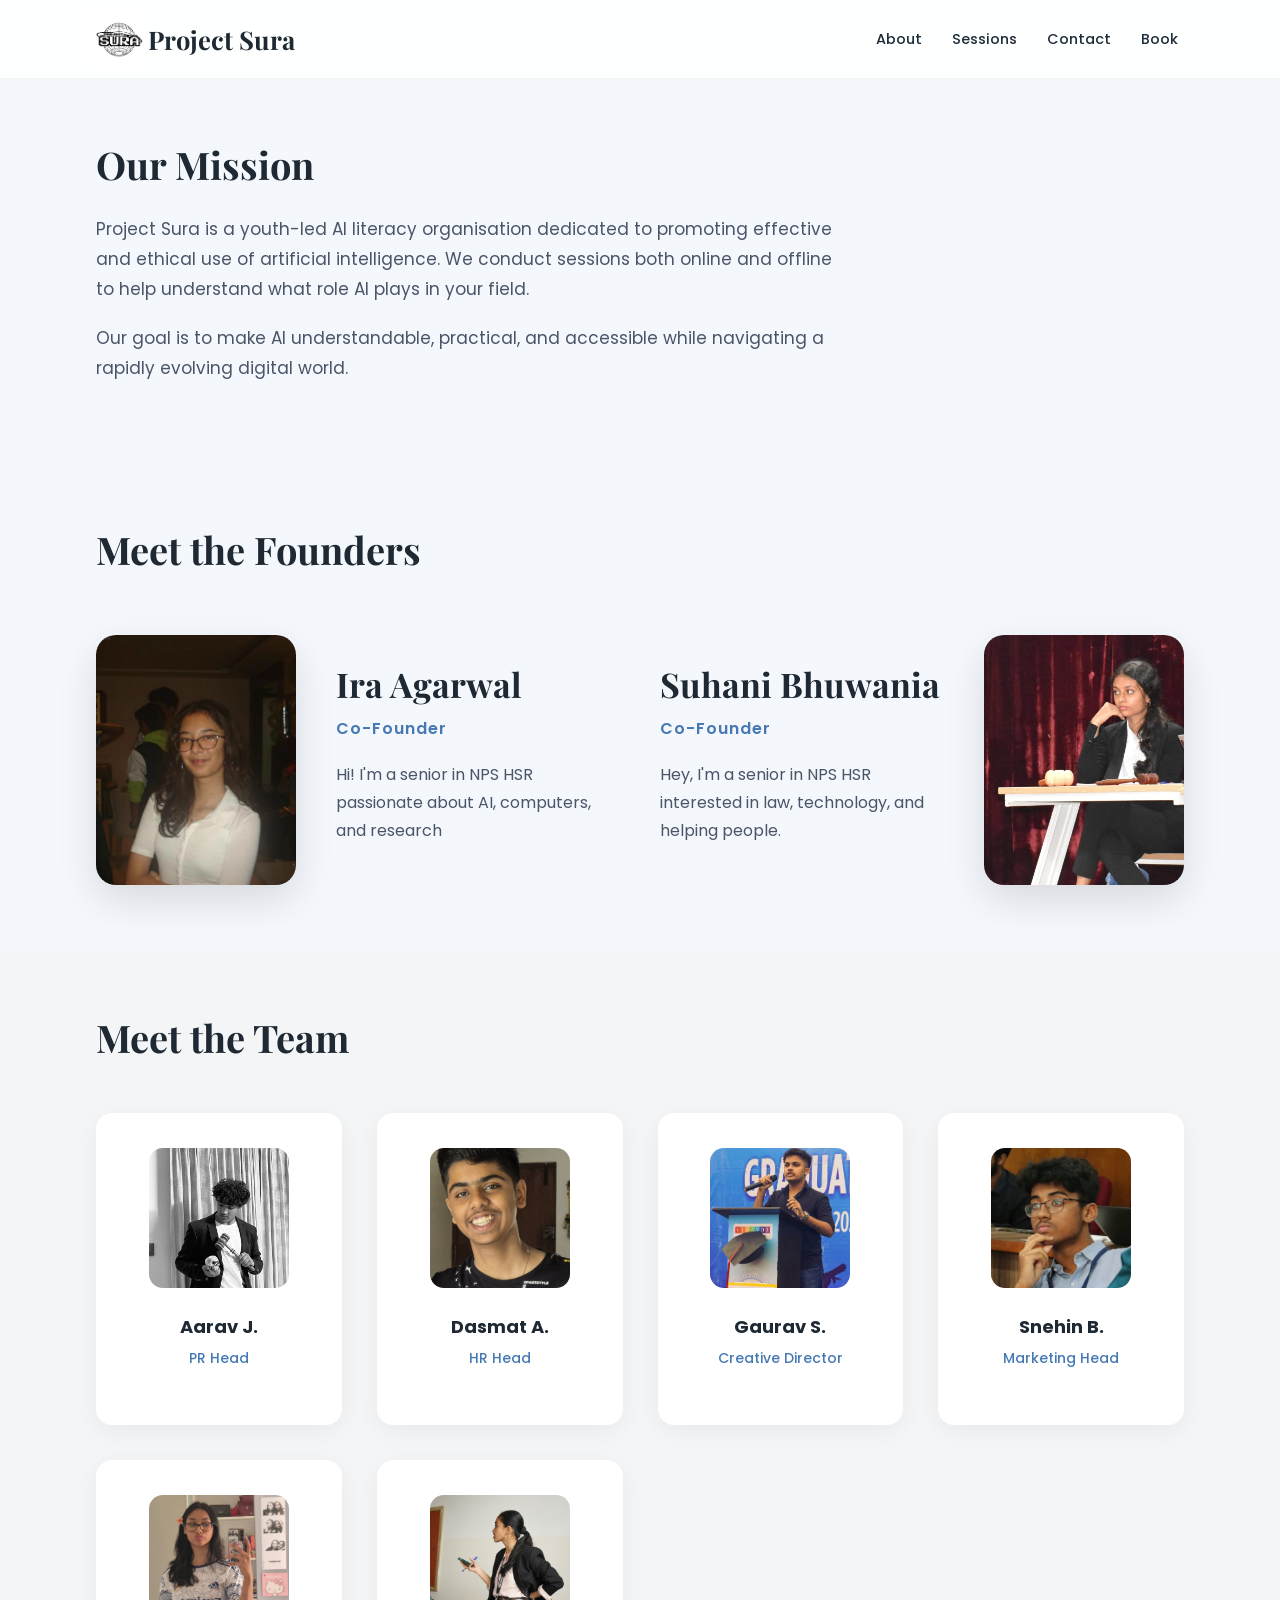
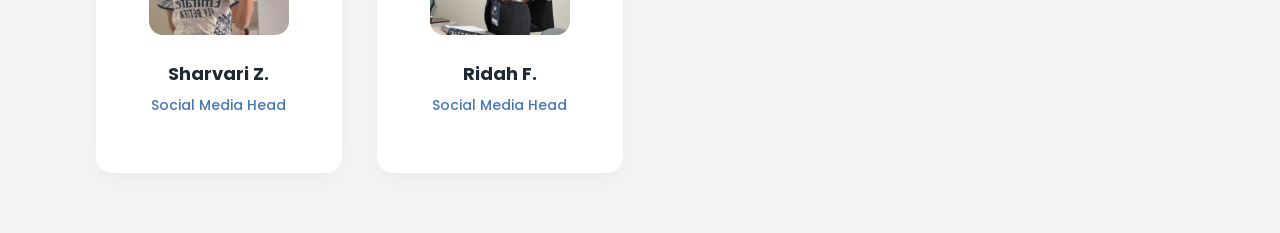
==== commit dfccee86: "updated" ====
--- a/about.html
+++ b/about.html
@@ -1,22 +1,33 @@
 <!DOCTYPE html>
-
 <html lang="en">
 <head>
   <meta charset="UTF-8">
-  <title>Project Sura</title>
+  <title>About - Project Sura</title>
   <link rel="stylesheet" href="css/style.css">
 </head>
+<script>
+document.addEventListener("DOMContentLoaded", function () {
+  const faders = document.querySelectorAll('.fade-in');
 
+  const observer = new IntersectionObserver((entries, observer) => {
+    entries.forEach(entry => {
+      if (entry.isIntersecting) {
+        entry.target.classList.add('show');
+        observer.unobserve(entry.target);
+      }
+    });
+  }, { threshold: 0.2 });
 
+  faders.forEach(el => observer.observe(el));
+});
+</script>
 <body>
 
-<!-- NAVBAR -->
-
+  <!-- HERO -->
 <header class="navbar">
   <div class="logo">
     <img src="images/sura_logo.png" alt="Project Sura Logo">
     <a href="index.html" style="text-decoration:none ; color:#1f2933">Project Sura</a>
-
   </div>
   <nav>
       <a href="about.html">About</a>
@@ -26,116 +37,78 @@
   </nav>
 </header>
 
-<section class="hero">
-  <div class="hero-inner" >
-    <p class="tag">Ethical & Effective use of AI</p>
+  <!-- INTRO -->
+  <section class="about-content fade-in">
+    <div class="container">
+      <h2>Our Mission</h2>
+      <p>
+        Project Sura is a youth-led AI literacy organisation dedicated to promoting
+        effective and ethical use of artificial intelligence. We conduct sessions
+        both online and offline to help understand what role AI plays in your field.
+      </p>
+      <p>
+        Our goal is to make AI understandable, practical, and accessible
+        while navigating a rapidly evolving digital world.
+      </p>
+    </div>
+  </section>
 
-    <h1 class="main-title">Project Sura</h1>
+  <!-- WHY US -->
 
-    <br>
 
-    <p class="subtitle">
-      Youth led organisation that hosts AI literacy sessions online and offline,
-      helping you understand bias, hallucination, and ethical AI use with ease.
-    </p>
+  <!-- CO-FOUNDERS -->
+  <section class="about-content fade-in">
+    <div class="container">
+      <h2>Meet the Founders</h2>
+      <div class="founders-wrapper">
+
+  <div class="founder">
+    <div class="founder-img">
+      <img src="images/team/ira_pic.jpeg" alt="Founder">
     </div>
-</section>
-<section class="counter-box">
-  <div class="counter-card">
-    <div class="counter-number">5</div>
-    <div class="counter-label">Sessions</div>
-  </div>
-
-  <div class="counter-card">
-    <div class="counter-number">600+</div>
-    <div class="counter-label">Participants</div>
-  </div>
-</section>
-
-<section class="updates">
-  <h2 class="updates-heading">Updates</h2>
-
-  <div class="update-card highlight">
-    <div class="update-content">
-      <p class="update-text">
-        Webinar info out!<br>
-        Limited seats, go register now on https://shorturl.at/3jbtV
-      </p>
-      <a href="images/webinar.jpg" target="_blank">View Brochure →</a>
-    </div>
-    <img src="images/webinar.jpg" class="update-img">
-  </div>
-
-  <div class="update-card">
-    <div class="update-content">
-      <p class="update-text">
-        Letters of Recommendation uploaded!<br>Go check them out
+    <div class="founder-info">
+      <h3>Ira Agarwal</h3>
+      <p class="role">Co-Founder</p>
+      <p>
+        Hi! I'm a senior in NPS HSR passionate about
+        AI, computers, and research
       </p>
     </div>
   </div>
 
-  <div class="update-card">
-    <div class="update-content">
-      <p class="update-text">
-        Want something productive to do this summer?<br><br>Now, hosting workshops in apartments for all age groups.
+  <div class="founder reverse">
+    <div class="founder-img">
+      <img src="images/team/suhani_pic.jpeg" alt="Founder">
+    </div>
+    <div class="founder-info">
+      <h3>Suhani Bhuwania</h3>
+      <p class="role">Co-Founder</p>
+      <p>
+        Hey, I'm a senior in NPS HSR interested
+        in law, technology, and helping people.
       </p>
     </div>
   </div>
 
-  <!-- for image
-  <div class="update-card">
-    <div class="update-content">
-      <p class="update-text">
-        Webinar info coming out soon! Stay tuned...
-      </p>
+</div>
     </div>
-    <img src="images/workshop.jpg" class="update-img">
-  </div>
-</section>-->
+  </section>
 
- <!--for highlight
-  <div class="update-card highlight">
-    <div class="update-content">
-      <p class="update-text">
-        Webinar info coming out soon! Stay tuned...
-      </p>
+  <!-- TEAM -->
+  <section class="about-content light-section fade-in">
+    <div class="container">
+      <h2>Meet the Team</h2>
+
+      <div class="team-grid">
+        <div class="team-card"><img src="images/team/aarav_pic.jpeg"><h3>Aarav J.</h3><p>PR Head</p></div>
+        <div class="team-card"><img src="images/team/dasmat_pic.jpeg"><h3>Dasmat A.</h3><p>HR Head</p></div>
+        <div class="team-card"><img src="images/team/gaurav_pic.jpeg"><h3>Gaurav S.</h3><p>Creative Director</p></div>
+        <div class="team-card"><img src="images/team/snehin_pic.jpeg"><h3>Snehin B.</h3><p>Marketing Head</p></div>
+        <div class="team-card"><img src="images/team/sharvari_pic.jpeg"><h3>Sharvari Z.</h3><p>Social Media Head</p></div>
+        <div class="team-card"><img src="images/team/ridah_pic.jpeg"><h3>Ridah F.</h3><p>Social Media Head</p></div>
+      </div>
     </div>
-    <img src="images/workshop.jpg" class="update-img">
-  </div>
-</section>-->
-
-<!-- LORs / TESTIMONIALS -->
-<section class="lors-section">
-  <div class="container">
-    <h2>Letters of Recommendation</h2>
-
-    <div class="lors-wrapper">
-
-      <div class="lor-item">
-        <div class="lor-preview">
-          <img src="images/lor/rv_dental.jpeg" alt="RV Dental College LOR">
-        </div>
-        <div class="lor-content">
-          <h3>RV Dental College</h3>
-          <p class="lor-meta">Guest Lecture • Women in AI</p>
-          <a href="images/lor/rv_dental.jpeg" target="_blank">View Letter →</a>
-        </div>
-      </div>
-
-      <div class="lor-item">
-        <div class="lor-preview">
-          <img src="images/lor/karunya.jpeg" alt="CA Firm LOR">
-        </div>
-        <div class="lor-content">
-          <h3>Karunya & Co.</h3>
-          <p class="lor-meta">Online Session • AI in Finance • CA Firm</p>
-          <a href="images/lors/karunya.jpeg" target="_blank">View Letter →</a>
-        </div>
-      </div>
-
-    </div>
-  </div>
-</section>
+  </section>
 
 </body>
-</html>
+</html>
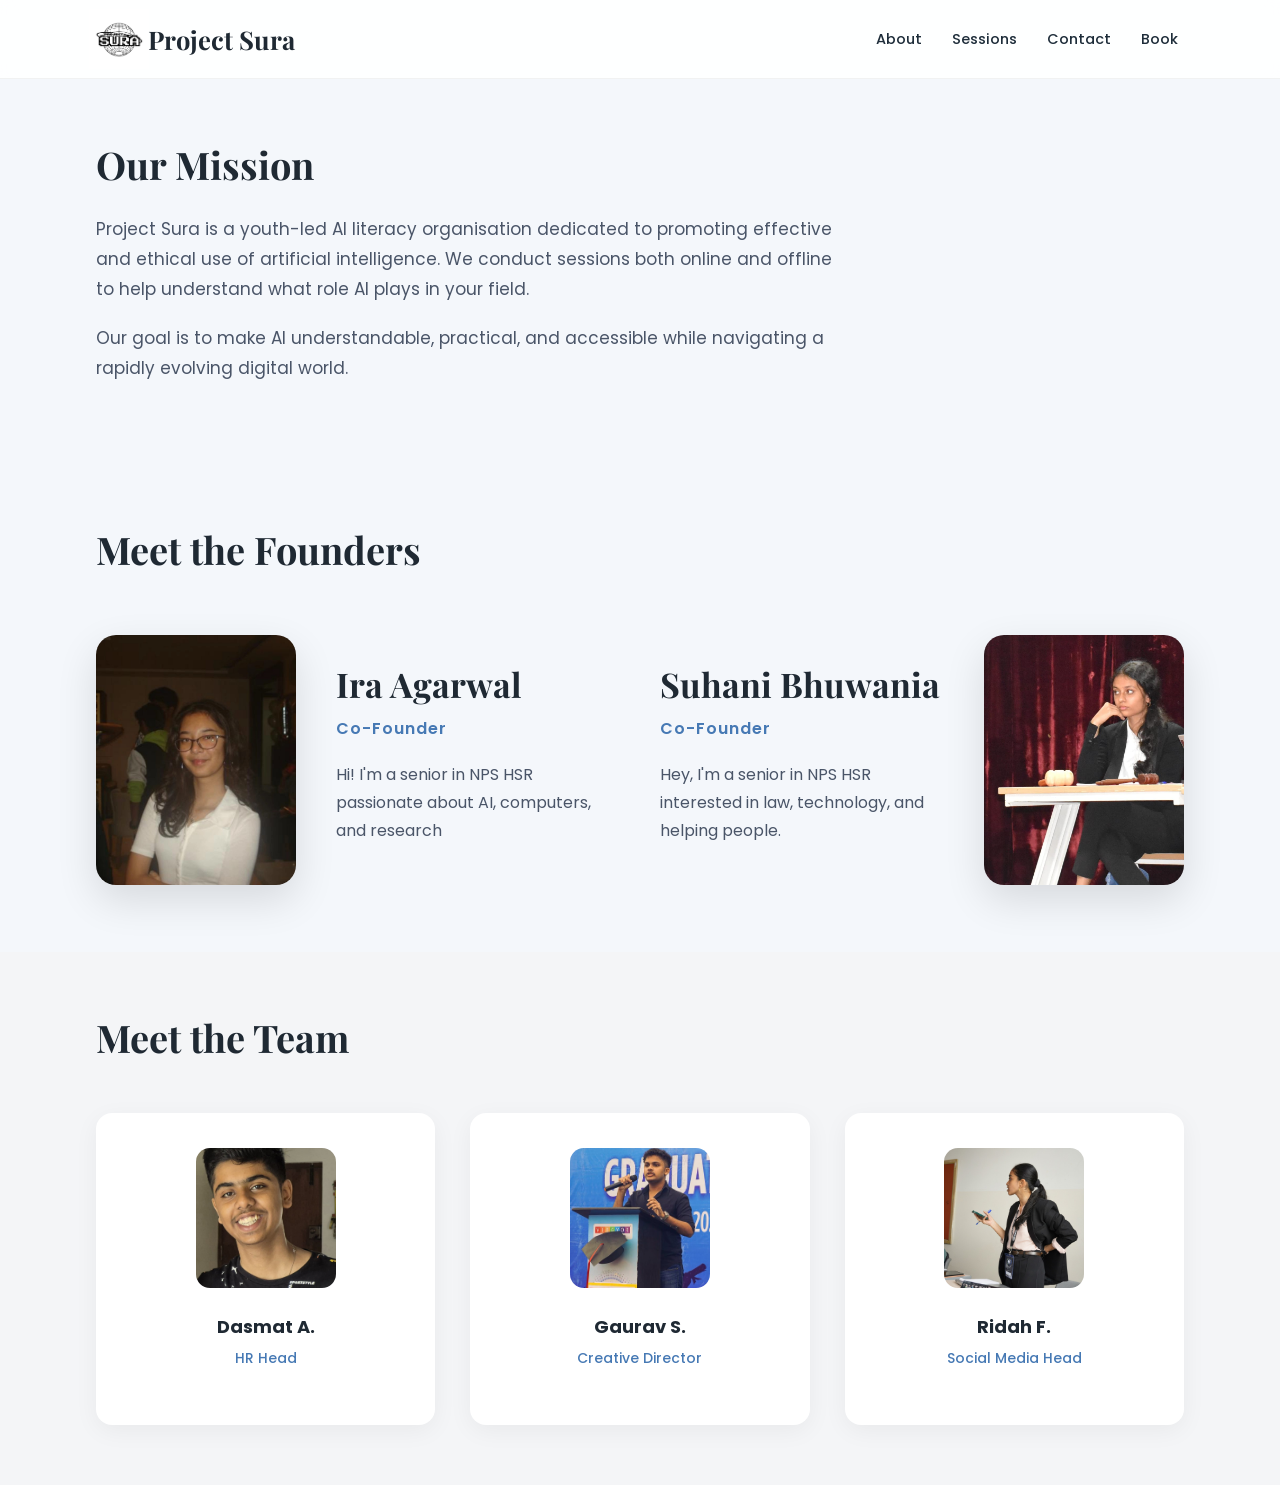
==== commit 44f795a9: "Add files via upload" ====
--- a/about.html
+++ b/about.html
@@ -100,11 +100,8 @@
       <h2>Meet the Team</h2>
 
       <div class="team-grid">
-        <div class="team-card"><img src="images/team/aarav_pic.jpeg"><h3>Aarav J.</h3><p>PR Head</p></div>
         <div class="team-card"><img src="images/team/dasmat_pic.jpeg"><h3>Dasmat A.</h3><p>HR Head</p></div>
         <div class="team-card"><img src="images/team/gaurav_pic.jpeg"><h3>Gaurav S.</h3><p>Creative Director</p></div>
-        <div class="team-card"><img src="images/team/snehin_pic.jpeg"><h3>Snehin B.</h3><p>Marketing Head</p></div>
-        <div class="team-card"><img src="images/team/sharvari_pic.jpeg"><h3>Sharvari Z.</h3><p>Social Media Head</p></div>
         <div class="team-card"><img src="images/team/ridah_pic.jpeg"><h3>Ridah F.</h3><p>Social Media Head</p></div>
       </div>
     </div>
